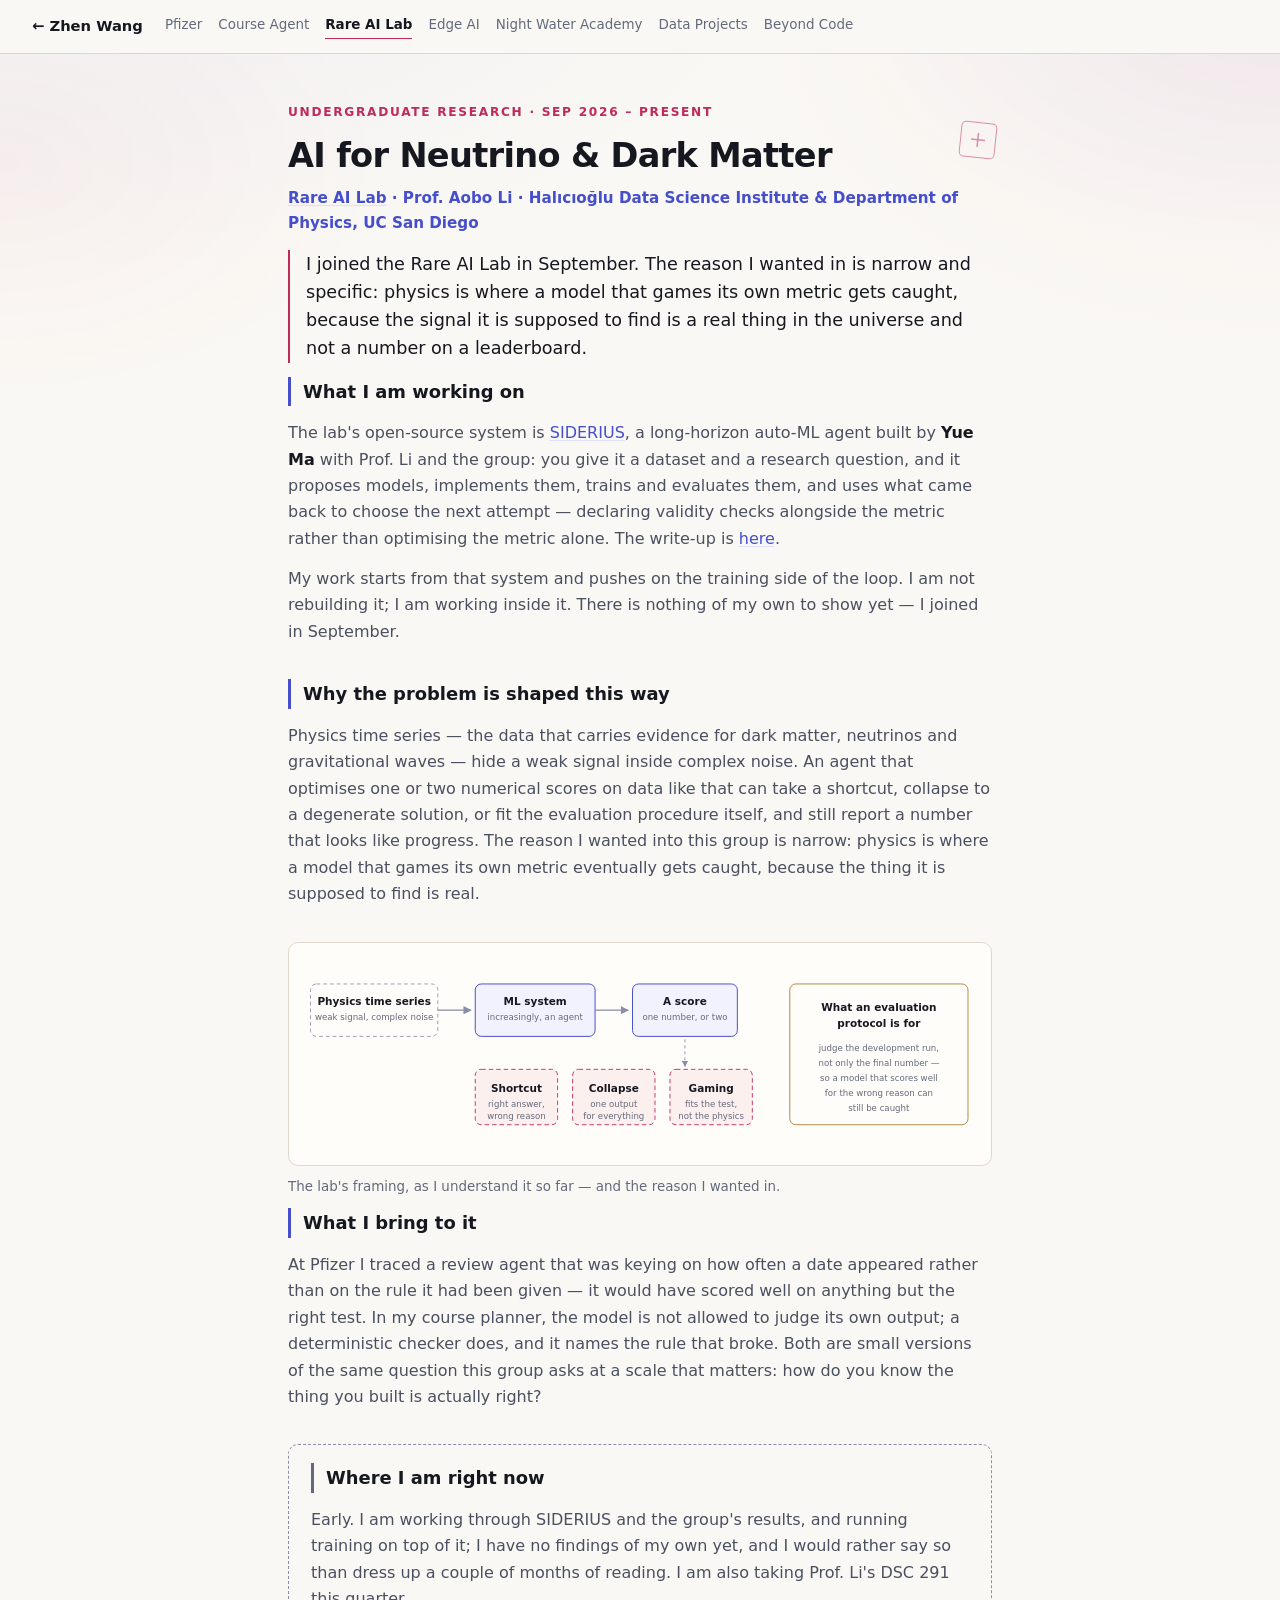
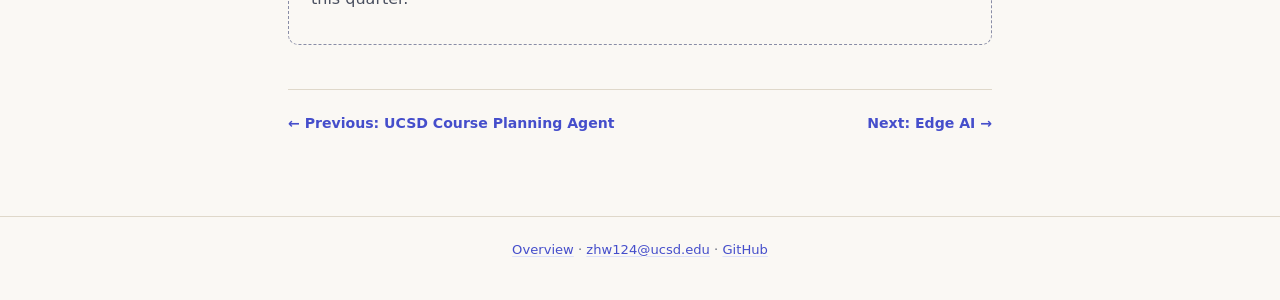
==== aobo-lab.html @ ed22e701 "Open the page with the introduction, the way a homepage should About goes back to the top of the col" ====
<!DOCTYPE html>
<html lang="en">
<head>
<meta charset="UTF-8">
<meta name="viewport" content="width=device-width, initial-scale=1.0">
<title>Rare AI Lab — AI for Neutrino &amp; Dark Matter | Zhen Wang</title>
<meta name="description" content="Undergraduate researcher in the Rare AI Lab (Prof. Aobo Li, HDSI &amp; Physics, UC San Diego) — machine learning for physics time series and rare-event searches.">
<link rel="stylesheet" href="style.css?v=b577db7f">
</head>
<body class="detail" data-ink="star">

<header class="topbar">
    <a class="home-link" href="index.html"><span aria-hidden="true">←</span> Zhen Wang</a>
    <nav class="topnav" aria-label="Project pages">
        <a href="pfizer.html">Pfizer</a>
        <a href="course-planner.html">Course Agent</a>
        <a href="aobo-lab.html" aria-current="page">Rare AI Lab</a>
        <a href="edge-ai.html">Edge AI</a>
        <a href="night-water-academy.html">Night Water Academy</a>
        <a href="data-projects.html">Data Projects</a>
        <a href="beyond-code.html">Beyond Code</a>
    </nav>
</header>

<main class="page">
<article>

    <p class="eyebrow">Undergraduate research · Sep 2026 – present</p>
    <h1>AI for Neutrino &amp; Dark Matter</h1>
    <p class="role"><a href="https://aobol.github.io/AoboLi/">Rare AI Lab</a> · Prof. Aobo Li · Halıcıoğlu Data Science Institute &amp; Department of Physics, UC San Diego</p>

    <p class="lede">
        I joined the Rare AI Lab in September. The reason I wanted in is narrow and specific: physics is
        where a model that games its own metric gets caught, because the signal it is supposed to find is
        a real thing in the universe and not a number on a leaderboard.
    </p>

    <section>
        <h2>What I am working on</h2>
        <p>
            The lab's open-source system is <a href="https://github.com/yuema137/SIDERIUS">SIDERIUS</a>, a
            long-horizon auto-ML agent built by <strong>Yue Ma</strong> with Prof. Li and the group: you give
            it a dataset and a research question, and it proposes models, implements them, trains and
            evaluates them, and uses what came back to choose the next attempt — declaring validity checks
            alongside the metric rather than optimising the metric alone. The write-up is
            <a href="https://zenodo.org/records/23071121">here</a>.
        </p>
        <p>
            My work starts from that system and pushes on the training side of the loop. I am not rebuilding
            it; I am working inside it. There is nothing of my own to show yet — I joined in September.
        </p>
    </section>

    <section>
        <h2>Why the problem is shaped this way</h2>
        <p>
            Physics time series — the data that carries evidence for dark matter, neutrinos and gravitational
            waves — hide a weak signal inside complex noise. An agent that optimises one or two numerical
            scores on data like that can take a shortcut, collapse to a degenerate solution, or fit the
            evaluation procedure itself, and still report a number that looks like progress. The reason I
            wanted into this group is narrow: physics is where a model that games its own metric eventually
            gets caught, because the thing it is supposed to find is real.
        </p>
    </section>

    <figure class="diagram">
        <div class="diagram-scroll">
            <svg viewBox="0 0 900 260" role="img" aria-labelledby="rare-t rare-d" xmlns="http://www.w3.org/2000/svg">
                <title id="rare-t">Why a score is not enough in physics</title>
                <desc id="rare-d">A physics time series goes into a model, which produces a score. Optimising the score alone admits three failure modes — taking a shortcut, collapsing to a degenerate solution, and gaming the evaluation — each of which can produce a high score and a scientifically invalid model. An evaluation protocol sits across all three.</desc>
                <defs><marker id="ah" viewBox="0 0 8 8" refX="7" refY="4" markerWidth="7" markerHeight="7" orient="auto-start-reverse"><path d="M0 0 L8 4 L0 8 z" class="d-head"/></marker></defs>
                <g class="d-io">
                    <rect x="10" y="36" width="170" height="70" rx="8"/>
                    <text x="95" y="64">Physics time series</text>
                    <text class="d-sub" x="95" y="84">weak signal, complex noise</text>
                </g>
                <g class="d-stage">
                    <rect x="230" y="36" width="160" height="70" rx="8"/>
                    <text x="310" y="64">ML system</text>
                    <text class="d-sub" x="310" y="84">increasingly, an agent</text>
                    <rect x="440" y="36" width="140" height="70" rx="8"/>
                    <text x="510" y="64">A score</text>
                    <text class="d-sub" x="510" y="84">one number, or two</text>
                </g>
                <g class="d-arrow">
                    <path marker-end="url(#ah)" d="M180 71 L224 71"/>
                    <path marker-end="url(#ah)" d="M390 71 L434 71"/>
                </g>
                <g class="d-agent">
                    <rect x="230" y="150" width="110" height="74" rx="8"/>
                    <text x="285" y="180">Shortcut</text>
                    <text class="d-sub" x="285" y="200">right answer,</text>
                    <text class="d-sub" x="285" y="216">wrong reason</text>
                    <rect x="360" y="150" width="110" height="74" rx="8"/>
                    <text x="415" y="180">Collapse</text>
                    <text class="d-sub" x="415" y="200">one output</text>
                    <text class="d-sub" x="415" y="216">for everything</text>
                    <rect x="490" y="150" width="110" height="74" rx="8"/>
                    <text x="545" y="180">Gaming</text>
                    <text class="d-sub" x="545" y="200">fits the test,</text>
                    <text class="d-sub" x="545" y="216">not the physics</text>
                </g>
                <g class="d-arrow d-dash">
                    <path marker-end="url(#ah)" d="M510 110 L510 146"/>
                </g>
                <g class="d-note">
                    <rect x="650" y="36" width="238" height="188" rx="8"/>
                    <text x="769" y="72">What an evaluation</text>
                    <text x="769" y="94">protocol is for</text>
                    <text class="d-sub" x="769" y="126">judge the development run,</text>
                    <text class="d-sub" x="769" y="146">not only the final number —</text>
                    <text class="d-sub" x="769" y="166">so a model that scores well</text>
                    <text class="d-sub" x="769" y="186">for the wrong reason can</text>
                    <text class="d-sub" x="769" y="206">still be caught</text>
                </g>
            </svg>
        </div>
        <figcaption>The lab's framing, as I understand it so far — and the reason I wanted in.</figcaption>
    </figure>

    <section>
        <h2>What I bring to it</h2>
        <p>
            At Pfizer I traced a review agent that was keying on how often a date appeared rather than on
            the rule it had been given — it would have scored well on anything but the right test. In my
            course planner, the model is not allowed to judge its own output; a deterministic checker
            does, and it names the rule that broke. Both are small versions of the same question this
            group asks at a scale that matters: how do you know the thing you built is actually right?
        </p>
    </section>

    <section class="limits">
        <h2>Where I am right now</h2>
        <p>
            Early. I am working through SIDERIUS and the group's results, and running training on top of
            it; I have no findings of my own yet, and I would rather say so than dress up a couple of months of
            reading. I am also taking Prof. Li's DSC 291 this quarter.
        </p>
    </section>

</article>

<nav class="pager" aria-label="More pages">
    <a class="pager-prev" href="course-planner.html"><span aria-hidden="true">←</span> Previous: UCSD Course Planning Agent</a>
    <a class="pager-next" href="edge-ai.html">Next: Edge AI <span aria-hidden="true">→</span></a>
</nav>
</main>

<footer class="sitefoot">
    <a href="index.html">Overview</a> ·
    <a href="mailto:zhw124@ucsd.edu">zhw124@ucsd.edu</a> ·
    <a href="https://github.com/zhenzhenfufu">GitHub</a>
</footer>

<script src="app.js?v=b577db7f" defer></script>
</body>
</html>
---- style.css ----
/* ---------------------------------------------------------------------------
   Zhen Wang — personal site
   One stylesheet for the overview page and every detail page.

   Palette: "Doujin Ink" — warm press paper, blue-black ink, a periwinkle /
   sakura accent pair. The ACG register lives in exactly two places: the hue
   pair and the warmth of the paper. The warm half is rationed — identity line,
   section-rule segment, eyebrow, selection — and never touches body text, so
   the page reads as print-sober to a physics PI and still looks like it was
   made by someone with taste rather than a Bootstrap default.
   Every text pair below is >= 4.5:1 in both themes.
--------------------------------------------------------------------------- */

:root {
    color-scheme: light dark;

    /* paper & ink */
    --page-bg:      #faf8f4;   /* warm press paper — 2.4% warm shift, not sepia */
    --card-bg:      #fffdf9;   /* cards lift OFF the paper instead of sinking into gray */
    --card-bg-alt:  #f1f2fe;   /* cool tint: lead card, hovered card */
    --ink:          #16181f;   /* blue-black: headings, titles, strong (16.7:1) */
    --ink-soft:     #4a5060;   /* body copy (7.6:1) */
    --muted:        #646a7b;   /* dates, captions, stack lines (5.1:1) */
    --line:         #dfd8ca;   /* warm hairline, decorative only */
    --bar:          #898da6;   /* resting card bar */

    /* signature cool — links, orgs, structure */
    --iris:         #454ecb;   /* 6.2:1 on paper, 6.5:1 on card */
    --iris-deep:    #3b43b8;   /* hover / text on a cool tint */
    --iris-hi:      #5b6cf0;   /* NON-TEXT only: rings, strokes, glow */
    --iris-line:    #dce0fa;

    /* signature warm — rationed */
    --sakura:       #c0295a;   /* 5.3:1 on paper: eyebrow, identity line, rule segment */
    --sakura-soft:  #fbe3e9;

    /* support — one hue, one job */
    --brass:        #8a6a24;
    --brass-line:   #ad8134;

    --code-bg:      #f1eee6;
    --sakura-wash:  rgba(192, 41, 90, 0.06);
    --brass-wash:   rgba(173, 129, 52, 0.07);
    --ink-wash-a:   rgba(87, 68, 207, 0.05);
    --ink-wash-b:   rgba(192, 41, 90, 0.04);

    /* status + validator-widget surfaces */
    --on-accent:    #ffffff;
    --ok:           #0a6e52;
    --ok-soft:      #e2f4ec;
    --bad:          #bc1138;
    --bad-soft:     #fce4eb;
    --pv-surf:      #f4f2ea;
    --pv-log:       #efece3;
    --pv-chip:      #e8e5db;
    --pv-line:      #737c9e;
    --fx-cool-rgb:  69, 78, 203;
    --fx-warm-rgb:  192, 41, 90;

    --radius: 10px;
    --sidebar-w: 320px;
}

@media (prefers-color-scheme: dark) {
    :root {
        --page-bg:      #121521;   /* blue-violet night, not neutral black */
        --card-bg:      #1a1e2c;
        --card-bg-alt:  #1e2440;
        --ink:          #edeff7;
        --ink-soft:     #a9b2c8;
        --muted:        #8a93aa;
        --line:         #2c3242;
        --bar:          #636c8c;

        --iris:         #9fb1ff;
        --iris-deep:    #b8c4ff;
        --iris-hi:      #b8c4ff;
        --iris-line:    #2a3356;

        --sakura:       #e98ea8;   /* chroma pulled, hue kept — full sakura on navy reads as stream overlay */
        --sakura-soft:  #2e1e29;

        --brass:        #e2b974;
        --brass-line:   #c9a05c;

        --code-bg:      #1f2433;
        --sakura-wash:  rgba(233, 142, 168, 0.09);
        --brass-wash:   rgba(226, 185, 116, 0.08);
        --ink-wash-a:   rgba(159, 177, 255, 0.07);
        --ink-wash-b:   rgba(233, 142, 168, 0.05);

        --on-accent:    #121521;
        --ok:           #4fdcae;
        --ok-soft:      #10261d;
        --bad:          #ff8097;
        --bad-soft:     #2c1620;
        --pv-surf:      #171b28;
        --pv-log:       #11141e;
        --pv-chip:      #222838;
        --pv-line:      #656f99;
        --fx-cool-rgb:  159, 177, 255;
        --fx-warm-rgb:  233, 142, 168;
    }
}

* { box-sizing: border-box; }

html {
    scroll-behavior: smooth;
    -webkit-text-size-adjust: 100%;
}

body {
    margin: 0;
    display: flex;
    font-family: 'Hiragino Sans', 'Segoe UI', system-ui, -apple-system, sans-serif;
    font-size: 16px;
    line-height: 1.65;
    color: var(--ink-soft);
    background-color: var(--page-bg);
    /* two static low-alpha washes: paint only, no image, no request */
    background-image:
        radial-gradient(1100px 620px at 10% -12%, rgba(var(--fx-cool-rgb), 0.055), transparent 62%),
        radial-gradient(820px 520px at 100% 2%, rgba(var(--fx-warm-rgb), 0.038), transparent 64%);
    background-repeat: no-repeat;
    background-attachment: fixed;
}

::selection { background: var(--iris-line); color: var(--ink); }

a { color: var(--iris); text-decoration-thickness: 1px; text-underline-offset: 2px; }
a:hover { color: var(--sakura); }

:focus-visible { outline: 2px solid var(--iris); outline-offset: 3px; border-radius: 3px; }

/* --- sidebar (overview page) -------------------------------------------- */

.sidebar {
    width: var(--sidebar-w);
    height: 100vh;
    position: sticky;
    top: 0;
    flex: none;
    padding: 56px 38px;
    border-right: 1px solid var(--line);
    overflow-y: auto;
}

.profile-img {
    width: 148px;
    height: 148px;
    border-radius: 12px;
    object-fit: cover;
    margin-bottom: 22px;
    border: 1px solid var(--iris-line);
    box-shadow: 0 6px 22px -14px rgba(var(--fx-cool-rgb), 0.55);
}

.sidebar h1 {
    margin: 0;
    font-size: 1.65rem;
    line-height: 1.15;
    font-weight: 700;
    letter-spacing: -0.01em;
    color: var(--ink);
}

.sidebar-info {
    margin-top: 14px;
    padding-bottom: 18px;
    font-size: 0.88rem;
    color: var(--muted);
    border-bottom: 1px solid var(--line);
}

.major-highlight {
    display: block;
    margin-top: 5px;
    font-weight: 700;
    font-size: 0.98rem;
    color: var(--sakura);   /* the one identity line gets the warm accent */
}

.sidebar-links { margin-top: 22px; display: flex; flex-direction: column; gap: 13px; }

.sidebar-link {
    width: fit-content;
    font-size: 0.88rem;
    color: var(--ink-soft);
    text-decoration: none;
    border-bottom: 1px solid transparent;
    transition: color 0.16s ease, border-color 0.16s ease;
}
.sidebar-link:hover, .sidebar-link:focus-visible { color: var(--iris); border-bottom-color: var(--iris-line); }

.sidebar-focus {
    margin-top: 26px;
    padding: 2px 0 2px 12px;
    border-left: 2px solid var(--brass-line);
    font-size: 0.84rem;
    line-height: 1.55;
    color: var(--ink-soft);
}

/* --- main column -------------------------------------------------------- */

.main { flex: 1; min-width: 0; padding: 56px 72px 90px; max-width: 980px; }

section { margin-bottom: 46px; }

h2 {
    position: relative;
    margin: 0 0 24px;
    padding-bottom: 9px;
    font-size: 0.82rem;
    font-weight: 700;
    letter-spacing: 0.16em;
    text-transform: uppercase;
    color: var(--ink);
}
/* a colophon bar, not a gradient wash: hard stops, cool then warm then hairline */
h2::after {
    content: "";
    position: absolute;
    inset: auto 0 0 0;
    height: 2px;
    background: linear-gradient(90deg,
        var(--iris) 0, var(--iris) 2.25rem,
        var(--sakura) 2.25rem, var(--sakura) 3.25rem,
        var(--line) 3.25rem, var(--line) 100%);
}

.intro { font-size: 1.04rem; margin: 0 0 16px; }
.intro strong { color: var(--ink); }
.intro-aside { font-size: 0.92rem; color: var(--muted); margin: 0; }

/* --- "Now" list --------------------------------------------------------- */

.now-list { list-style: none; margin: 0; padding: 0; }
.now-list li { position: relative; padding-left: 18px; margin-bottom: 11px; font-size: 0.95rem; }
.now-list li::before {
    content: "";
    position: absolute;
    left: 0; top: 0.66em;
    width: 7px; height: 7px;
    border-radius: 50%;
    background: var(--sakura);
}
.now-when {
    display: inline-block;
    min-width: 108px;
    margin-right: 6px;
    font-size: 0.78rem;
    font-weight: 700;
    letter-spacing: 0.04em;
    text-transform: uppercase;
    color: var(--muted);
}

/* --- overview cards ----------------------------------------------------- */

.card-grid { display: grid; grid-template-columns: repeat(2, minmax(0, 1fr)); gap: 16px; }

.card {
    position: relative;
    display: block;
    overflow: hidden;
    padding: 20px 22px;
    border: 1px solid var(--line);
    border-left: 3px solid var(--bar);
    border-radius: var(--radius);
    background: var(--card-bg);
    color: inherit;
    text-decoration: none;
    transition: border-left-color 0.18s ease, border-color 0.18s ease,
                background-color 0.18s ease, transform 0.18s ease;
}
.card:hover, .card:focus-visible {
    transform: translateY(-2px);
    border-left-color: var(--iris);
    border-color: var(--iris-line);
    background-color: var(--card-bg-alt);
}
.card-lead { grid-column: 1 / -1; border-left-color: var(--iris); }

.card-head { display: flex; justify-content: space-between; align-items: baseline; gap: 14px; flex-wrap: wrap; }
.card-title { font-size: 1.08rem; font-weight: 700; color: var(--ink); }
.card-date { font-size: 0.8rem; color: var(--muted); white-space: nowrap; }
.card-org { display: block; margin: 3px 0 0; font-size: 0.88rem; font-weight: 600; color: var(--iris); }
.card-line { margin: 10px 0 0; font-size: 0.92rem; }
.card-line strong { color: var(--ink); }
.card-more { display: inline-block; margin-top: 12px; font-size: 0.82rem; font-weight: 700; color: var(--iris); }
.card:hover .card-more, .card:focus-visible .card-more { color: var(--iris-deep); }

/* --- skills ------------------------------------------------------------- */

.skills-grid { display: grid; grid-template-columns: 136px 1fr; gap: 12px 16px; font-size: 0.9rem; }
.skills-label { font-weight: 700; color: var(--ink); }

/* --- detail pages ------------------------------------------------------- */

body.detail { display: block; }

.topbar {
    position: sticky;
    top: 0;
    z-index: 5;
    display: flex;
    align-items: center;
    gap: 22px;
    flex-wrap: wrap;
    padding: 14px 32px;
    border-bottom: 1px solid var(--line);
    background: var(--page-bg);
}

.home-link { font-weight: 700; font-size: 0.92rem; color: var(--ink); text-decoration: none; }
.home-link:hover { color: var(--iris); }

.topnav { display: flex; gap: 16px; flex-wrap: wrap; font-size: 0.84rem; }
.topnav a { color: var(--muted); text-decoration: none; padding-bottom: 2px; border-bottom: 1px solid transparent; }
.topnav a:hover { color: var(--iris); border-bottom-color: var(--iris-line); }
.topnav a[aria-current="page"] { color: var(--ink); border-bottom-color: var(--sakura); font-weight: 600; }

.page { max-width: 760px; margin: 0 auto; padding: 48px 28px 80px; }

.eyebrow {
    margin: 0 0 8px;
    font-size: 0.76rem;
    font-weight: 700;
    letter-spacing: 0.14em;
    text-transform: uppercase;
    color: var(--sakura);
}

.page h1 { margin: 0 0 10px; font-size: 2.1rem; line-height: 1.18; letter-spacing: -0.02em; color: var(--ink); }

.role { margin: 0 0 22px; font-size: 0.95rem; font-weight: 600; color: var(--iris); }

.lede {
    margin: 0 0 28px;
    padding-left: 16px;
    border-left: 2px solid var(--sakura);
    font-size: 1.1rem;
    line-height: 1.6;
    color: var(--ink);
}

.factbar {
    display: grid;
    grid-template-columns: repeat(auto-fit, minmax(150px, 1fr));
    gap: 1px;
    margin: 0 0 34px;
    padding: 0;
    background: var(--line);
    border: 1px solid var(--line);
    border-radius: var(--radius);
    overflow: hidden;
}
.factbar > div { background: var(--card-bg); padding: 13px 16px; }
.factbar dt {
    font-size: 0.72rem;
    font-weight: 700;
    letter-spacing: 0.1em;
    text-transform: uppercase;
    color: var(--muted);
}
.factbar dd { margin: 3px 0 0; font-size: 0.9rem; font-weight: 600; color: var(--ink); }

.page section { margin-bottom: 34px; }
.page h2 {
    margin-bottom: 14px;
    padding: 0 0 0 12px;
    border-left: 3px solid var(--iris);
    font-size: 1.12rem;
    letter-spacing: 0;
    text-transform: none;
}
.page h2::after { display: none; }
.page p { margin: 0 0 14px; }
.page ul { margin: 0; padding-left: 20px; }
.page li { margin-bottom: 10px; }
.page li strong, .page p strong { color: var(--ink); }

code {
    font-family: ui-monospace, SFMono-Regular, Menlo, monospace;
    font-size: 0.88em;
    padding: 1px 5px;
    border-radius: 4px;
    background: var(--code-bg);
    color: var(--ink);
}

.limits {
    padding: 18px 22px;
    border: 1px dashed var(--bar);
    border-radius: var(--radius);
}
.limits h2 { border-left-color: var(--muted); }

.stack-line {
    margin-top: 26px;
    padding-top: 16px;
    border-top: 1px solid var(--line);
    font-size: 0.82rem;
    font-style: italic;
    color: var(--muted);
}

.pager {
    display: flex;
    justify-content: space-between;
    gap: 16px;
    flex-wrap: wrap;
    margin-top: 44px;
    padding-top: 22px;
    border-top: 1px solid var(--line);
    font-size: 0.88rem;
    font-weight: 600;
}
.pager a { text-decoration: none; }
.pager a:hover { text-decoration: underline; }
.pager-next { margin-left: auto; text-align: right; }

.sitefoot {
    padding: 22px 32px 40px;
    border-top: 1px solid var(--line);
    text-align: center;
    font-size: 0.82rem;
    color: var(--muted);
}

/* --- progressive enhancement (app.js) ----------------------------------- */

.reveal { opacity: 0; transform: translateY(10px); }
.reveal.is-in { opacity: 1; transform: none; transition: opacity 0.45s ease, transform 0.45s ease; }

/* --- responsive --------------------------------------------------------- */

@media (max-width: 900px) {
    body { flex-direction: column; background-attachment: scroll; }
    .sidebar {
        width: 100%;
        height: auto;
        position: static;
        padding: 34px 24px 26px;
        border-right: none;
        border-bottom: 1px solid var(--line);
    }
    .profile-img { width: 104px; height: 104px; }
    .main { padding: 34px 24px 70px; max-width: 100%; }
    .card-grid { grid-template-columns: 1fr; }
    .skills-grid { grid-template-columns: 1fr; gap: 2px 0; }
    .skills-label { margin-top: 12px; }
    .page { padding: 32px 20px 64px; }
    .page h1 { font-size: 1.7rem; }
    .lede { font-size: 1.02rem; }
    .topbar { padding: 12px 20px; gap: 12px; }
    .now-when { display: block; min-width: 0; margin-bottom: 1px; }
}

@media (prefers-reduced-motion: reduce) {
    html { scroll-behavior: auto; }
    *, *::before, *::after {
        animation-duration: 0.001ms !important;
        animation-iteration-count: 1 !important;
        transition-duration: 0.001ms !important;
    }
    .reveal { opacity: 1; transform: none; }
}

/* --- in-page section nav (overview sidebar) ------------------------------ */

.sidebar-sections {
    display: flex;
    flex-direction: column;
    gap: 7px;
    margin-top: 24px;
    padding-top: 18px;
    border-top: 1px solid var(--line);
    font-size: 0.82rem;
}
.sidebar-sections a {
    width: fit-content;
    padding-left: 10px;
    border-left: 2px solid transparent;
    color: var(--muted);
    text-decoration: none;
    transition: color 0.16s ease, border-color 0.16s ease;
}
.sidebar-sections a:hover { color: var(--iris); }
.sidebar-sections a.is-current {
    color: var(--ink);
    font-weight: 600;
    border-left-color: var(--sakura);
}

@media (max-width: 900px) {
    .sidebar-sections { flex-direction: row; flex-wrap: wrap; gap: 10px 16px; }
    .sidebar-sections a { padding-left: 0; border-left: none; }
    .sidebar-sections a.is-current { border-bottom: 2px solid var(--sakura); }
}

/* --- prerequisite graph widget ------------------------------------------ */

.graph-intro { font-size: 0.95rem; margin: 0 0 16px; }
.graph-intro strong { color: var(--ink); }

.dag-wrap { margin: 0; }

.dag-scroll {
    overflow-x: auto;
    padding: 10px 12px;
    border: 1px solid var(--line);
    border-radius: var(--radius);
    background: var(--card-bg);
}

#dag { display: block; width: 100%; min-width: 720px; height: auto; }

.dag-edge {
    fill: none;
    stroke: var(--bar);
    stroke-width: 1.1;
    opacity: 0.55;
    transition: stroke 0.15s ease, opacity 0.15s ease, stroke-width 0.15s ease;
}
.dag-edge.is-on { stroke: var(--iris); stroke-width: 1.9; opacity: 1; }

.dag-node { cursor: pointer; transition: opacity 0.15s ease; }
.dag-node rect {
    fill: var(--card-bg);
    stroke: var(--bar);
    stroke-width: 1;
    transition: fill 0.15s ease, stroke 0.15s ease;
}
.dag-node text {
    font-family: inherit;
    font-size: 12px;
    font-weight: 600;
    fill: var(--ink-soft);
    pointer-events: none;
}
.dag-node:focus-visible { outline: none; }
.dag-node:focus-visible rect { stroke: var(--iris); stroke-width: 2.2; }

#dag.is-active .dag-node { opacity: 0.3; }
#dag.is-active .dag-edge { opacity: 0.12; }
#dag.is-active .dag-edge.is-on { opacity: 1; }
#dag .dag-node.is-anc, #dag .dag-node.is-target { opacity: 1; }

.dag-node.is-anc rect { fill: var(--card-bg-alt); stroke: var(--iris); }
.dag-node.is-anc text { fill: var(--ink); }
.dag-node.is-target rect { fill: var(--iris); stroke: var(--iris); }
.dag-node.is-target text { fill: var(--page-bg); }

.dag-wrap figcaption {
    display: flex;
    justify-content: space-between;
    align-items: baseline;
    gap: 16px;
    flex-wrap: wrap;
    margin-top: 10px;
    font-size: 0.84rem;
    color: var(--muted);
}
.dag-readout strong { color: var(--ink); font-weight: 600; }
.dag-link { font-weight: 600; text-decoration: none; white-space: nowrap; }
.dag-link:hover { text-decoration: underline; }

@media (max-width: 900px) {
    .dag-scroll { padding: 8px; }
    .dag-wrap figcaption { font-size: 0.8rem; }
}

/* --- evaluation table (course planner page) ----------------------------- */

.table-wrap { overflow-x: auto; margin: 0 0 16px; }

.evaltable {
    width: 100%;
    min-width: 520px;
    border-collapse: collapse;
    font-size: 0.88rem;
}
.evaltable caption {
    caption-side: bottom;
    margin-top: 10px;
    font-size: 0.8rem;
    line-height: 1.5;
    color: var(--muted);
    text-align: left;
}
.evaltable th, .evaltable td {
    padding: 9px 12px;
    border-bottom: 1px solid var(--line);
    text-align: left;
    vertical-align: top;
}
.evaltable thead th {
    font-size: 0.76rem;
    letter-spacing: 0.08em;
    text-transform: uppercase;
    color: var(--muted);
    border-bottom-color: var(--bar);
}
.evaltable tbody th { font-weight: 600; color: var(--ink-soft); }
.evaltable td { color: var(--ink-soft); }
.evaltable td strong { color: var(--ink); }
.evaltable tbody tr:last-child th, .evaltable tbody tr:last-child td { border-bottom: none; }

/* --- motion details ------------------------------------------------------ */

/* the colophon bar under each heading draws itself in as the section arrives */
.reveal h2::after { transform: scaleX(0); transform-origin: left center; }
.reveal.is-in h2::after { transform: scaleX(1); transition: transform 0.5s ease 0.06s; }

/* links read as links at rest, and commit on hover */
a { text-decoration-color: var(--iris-line); }
a:hover { text-decoration-color: currentColor; }

/* below 900px the sidebar scrolls away, so there is no other way back up */
.to-top {
    position: fixed;
    right: 16px;
    bottom: 16px;
    z-index: 10;
    display: none;
    width: 40px;
    height: 40px;
    padding: 0;
    border: 1px solid var(--line);
    border-radius: 50%;
    background: var(--card-bg);
    color: var(--iris);
    font-size: 1rem;
    line-height: 1;
    cursor: pointer;
    opacity: 0;
    transform: translateY(6px);
    transition: opacity 0.2s ease, transform 0.2s ease;
}
.to-top.is-shown { opacity: 1; transform: none; }

@media (max-width: 900px) {
    .to-top { display: block; }
}


/* --- plan validator widget (course planner page) -------------------------
   Ported from the build the design pass produced. Its course data, unit rules
   and error strings were checked against the planner source: same 12 courses,
   same groups, same 12/19/22 unit rules, and the one-shot plan reproduces the
   real validator's five errors word for word. */

.pv {
    position: relative; overflow: hidden; margin: 22px 0 4px;
    padding: 16px 18px 14px; border: 1px solid var(--line);
    border-radius: 8px; background: var(--pv-surf); color: var(--ink);
}
.pv::before {
    content: ""; position: absolute; left: 0; top: 0; bottom: 0; width: 3px;
    background: linear-gradient(180deg, var(--iris), var(--sakura));
}
.pv::after {
    content: ""; position: absolute; right: -30px; top: -56px; width: 190px; height: 170px;
    background: repeating-linear-gradient(118deg, var(--iris) 0 1px, transparent 1px 10px);
    opacity: 0.16; pointer-events: none;
}
.pv > * { position: relative; z-index: 1; }
.pv-mono { font-family: ui-monospace, SFMono-Regular, Menlo, Consolas, monospace; }
.pv-eyebrow {
    margin: 0; font: 600 0.68rem/1.4 ui-monospace, SFMono-Regular, Menlo, Consolas, monospace;
    letter-spacing: 0.14em; text-transform: uppercase; color: var(--iris);
}
.pv-title { margin: 6px 0; font-size: 1rem; font-weight: 700; letter-spacing: -0.01em; }
.pv-sub { margin: 0; max-width: 64ch; font-size: 0.84rem; line-height: 1.55; color: var(--ink-soft); }

.pv-ctl { display: flex; flex-wrap: wrap; gap: 8px; margin: 14px 0 12px; }
.pv-btn {
    font: 600 0.78rem/1 inherit; font-family: inherit; padding: 9px 13px; cursor: pointer;
    border: 1px solid var(--iris); border-radius: 6px;
    background: var(--iris); color: var(--on-accent);
    transition: transform 0.14s ease, background-color 0.14s ease;
}
.pv-btn-ghost { background: transparent; color: var(--iris); }
.pv-btn:hover { transform: translateY(-1px); }
.pv-btn-ghost:hover { background: var(--card-bg-alt); }

.pv-grid { display: grid; grid-template-columns: repeat(4, 1fr); gap: 8px; margin: 0; padding: 0; list-style: none; }
.pv-term { margin: 0; }
.pv-th {
    display: flex; align-items: baseline; gap: 5px; margin: 0 0 5px;
    font: 600 0.66rem/1.3 ui-monospace, SFMono-Regular, Menlo, Consolas, monospace;
    letter-spacing: 0.09em; text-transform: uppercase; color: var(--muted);
}
.pv-q { color: var(--iris); font-weight: 700; }
.pv-u { margin-left: auto; text-transform: none; font-variant-numeric: tabular-nums; }
.pv-term.over .pv-u { color: var(--bad); font-weight: 700; }

.pv-slot {
    display: flex; flex-wrap: wrap; align-content: flex-start; gap: 5px;
    min-height: 108px; padding: 7px; border: 1px dashed var(--pv-line);
    border-radius: 7px; transition: border-color 0.16s ease, background-color 0.16s ease;
}
.pv-term.ok  .pv-slot { border-style: solid; border-color: var(--ok);  background: var(--ok-soft); }
.pv-term.bad .pv-slot { border-style: solid; border-color: var(--bad); background: var(--bad-soft); }

.pv-c {
    display: inline-flex; align-items: center; gap: 3px;
    font: 600 0.72rem/1 ui-monospace, SFMono-Regular, Menlo, Consolas, monospace;
    padding: 6px 7px; border: 1px solid var(--line); border-radius: 5px;
    background: var(--pv-chip); color: var(--ink); white-space: nowrap;
}
.pv-c i { font-style: normal; font-size: 0.62rem; color: var(--muted); }
button.pv-c { cursor: pointer; }
button.pv-c:hover { border-color: var(--iris); color: var(--iris); }
.pv-c.flag { border-color: var(--bad); color: var(--bad); }
.pv-c.flag i { color: var(--bad); }

.pv-out { margin-top: 12px; }
.pv-verdict {
    margin: 0; padding: 8px 10px; border-radius: 6px 6px 0 0;
    font: 700 0.78rem/1.3 ui-monospace, SFMono-Regular, Menlo, Consolas, monospace;
    letter-spacing: 0.03em;
    background: var(--pv-chip); color: var(--ink-soft);
    border: 1px solid var(--line); border-bottom: 0;
}
.pv-pass { background: var(--ok-soft);  color: var(--ok);  border-color: var(--ok); }
.pv-fail { background: var(--bad-soft); color: var(--bad); border-color: var(--bad); }
.pv-log {
    margin: 0; padding: 9px 12px; list-style: none; border-radius: 0 0 6px 6px;
    background: var(--pv-log); border: 1px solid var(--line); border-top: 0;
    font: 0.74rem/1.6 ui-monospace, SFMono-Regular, Menlo, Consolas, monospace;
    color: var(--ink-soft);
}
.pv-log li { margin: 0 0 3px; overflow-wrap: break-word; }
.pv-log li:last-child { margin-bottom: 0; }
.pv-log b { color: var(--ink); font-weight: 700; }
.pv-log .e { color: var(--bad); font-weight: 700; }
.pv-log .g { color: var(--ok); font-weight: 700; }
.pv-log .w { color: var(--brass); font-weight: 700; }
.pv-log .i { color: var(--iris); font-weight: 700; }
.pv-foot { margin: 11px 0 0; font-size: 0.76rem; line-height: 1.55; color: var(--muted); }
.pv-foot b { color: var(--ink); }

@media (max-width: 860px) { .pv-grid { grid-template-columns: repeat(2, 1fr); } }
@media (max-width: 560px) {
    .pv { padding: 14px 14px 12px; }
    .pv-grid { grid-template-columns: 1fr; gap: 7px; }
    .pv-slot { min-height: 0; }
    .pv-title { font-size: 0.95rem; }
    .pv::after { display: none; }
    .pv-ctl { display: grid; grid-template-columns: 1fr 1fr; }
    .pv-ctl .pv-btn-ghost { grid-column: 1 / -1; }
    .pv-btn { padding: 9px 6px; }
}

@media (prefers-reduced-motion: no-preference) {
    .pv-c.in { animation: pv-in 0.17s cubic-bezier(.2,.8,.25,1) both; }
    @keyframes pv-in { from { opacity: 0; transform: scale(.9); } to { opacity: 1; transform: none; } }
}
@media (prefers-reduced-motion: reduce) {
    html { scroll-behavior: auto; }
    .entry, .sidebar-link, .sidebar-link::before, .pv-btn, .pv-slot, a { transition-duration: 1ms; }
    .pv-btn:hover { transform: none; }
}
@media (forced-colors: active) {
    body { background-image: none; }
    h2::after { background: CanvasText; }
    .entry { border-left-color: CanvasText; }
    .pv::after { display: none; }
    :focus-visible { outline-color: Highlight; }
}

/* completed-courses strip inside the validator widget */
.pv-done-label {
    margin: 14px 0 6px;
    font-size: 0.72rem;
    font-weight: 700;
    letter-spacing: 0.1em;
    text-transform: uppercase;
    color: var(--muted);
}
.pv-done { display: flex; flex-wrap: wrap; gap: 6px; }
.pv-c-done { opacity: 0.72; border-style: dashed; }

/* --- diagrams ------------------------------------------------------------ */

.diagram { margin: 0 0 10px; }

.diagram-scroll {
    overflow-x: auto;
    padding: 14px;
    border: 1px solid var(--line);
    border-radius: var(--radius);
    background: var(--card-bg);
}
.diagram svg { display: block; width: 100%; min-width: 660px; height: auto; }

.diagram text {
    font-family: inherit;
    font-size: 14px;
    font-weight: 700;
    fill: var(--ink);
    text-anchor: middle;
}
.diagram .d-sub { font-size: 11.5px; font-weight: 400; fill: var(--muted); }
.diagram .d-center { text-anchor: middle; }

.d-stage rect { fill: var(--card-bg-alt); stroke: var(--iris); stroke-width: 1.3; }
.d-io rect { fill: none; stroke: var(--bar); stroke-width: 1.1; stroke-dasharray: 5 4; }
.d-agent rect { fill: var(--sakura-wash); stroke: var(--sakura); stroke-width: 1.2; stroke-dasharray: 6 4; }
.d-note rect { fill: none; stroke: var(--brass-line); stroke-width: 1.2; }
.d-arrow path { fill: none; stroke: var(--bar); stroke-width: 1.6; }
.d-arrow.d-dash path { stroke-dasharray: 4 4; stroke-width: 1.2; }
.d-head { fill: var(--bar); stroke: none; }

.diagram figcaption,
.dag-wrap figcaption { margin-top: 10px; font-size: 0.84rem; color: var(--muted); }
.diagram figcaption { max-width: 60ch; }

/* a short framing note, used where a page has to state a boundary up front */
.note {
    margin: 0 0 26px;
    padding: 12px 16px;
    border-left: 2px solid var(--brass-line);
    background: var(--brass-wash);
    border-radius: 0 var(--radius) var(--radius) 0;
    font-size: 0.88rem;
    color: var(--ink-soft);
}

.h1-cn { font-size: 0.62em; font-weight: 600; color: var(--sakura); margin-left: 6px; white-space: nowrap; }

/* --- the ACG layer: one quiet mark per detail page ----------------------- */

body.detail { position: relative; }
body.detail::before {
    content: "";
    position: fixed;
    inset: 0;
    z-index: -1;
    pointer-events: none;
    background:
        radial-gradient(760px 420px at 100% 0%, var(--ink-wash-a), transparent 60%),
        radial-gradient(620px 380px at 0% 18%, var(--ink-wash-b), transparent 62%);
}
body.detail[data-ink="seal"] .page > article > .eyebrow::after,
body.detail[data-ink="water"] .page > article > .eyebrow::after { content: none; }

/* a vermilion seal mark beside the page title — the one decorative object */
.page h1 { position: relative; }
body.detail[data-ink] .page h1::after {
    content: "";
    position: absolute;
    top: -14px;
    right: -4px;
    width: 34px;
    height: 34px;
    border: 1.5px solid var(--sakura);
    border-radius: 5px;
    opacity: 0.5;
    background:
        linear-gradient(var(--sakura), var(--sakura)) center/14px 1.5px no-repeat,
        linear-gradient(var(--sakura), var(--sakura)) center/1.5px 14px no-repeat;
    transform: rotate(6deg);
}
@media (max-width: 900px) { body.detail[data-ink] .page h1::after { display: none; } }

/* --- timeline ------------------------------------------------------------ */

.timeline {
    list-style: none;
    margin: 0;
    padding: 0 0 0 26px;
    position: relative;
}
.timeline::before {
    content: "";
    position: absolute;
    left: 6px;
    top: 6px;
    bottom: 6px;
    width: 1px;
    background: linear-gradient(var(--iris), var(--sakura) 55%, var(--line));
    opacity: 0.5;
}

.tl-item { position: relative; margin-bottom: 20px; }
.tl-item::before {
    content: "";
    position: absolute;
    left: -24px;
    top: 7px;
    width: 9px;
    height: 9px;
    border-radius: 50%;
    background: var(--card-bg);
    border: 2px solid var(--bar);
}
.tl-now::before { border-color: var(--sakura); background: var(--sakura); }

.tl-when {
    margin: 0;
    font-size: 0.74rem;
    font-weight: 700;
    letter-spacing: 0.09em;
    text-transform: uppercase;
    color: var(--muted);
}
.tl-what { margin: 2px 0 0; font-size: 1rem; font-weight: 700; color: var(--ink); }
.tl-what a { text-decoration: none; }
.tl-what a:hover { text-decoration: underline; }
.tl-note { margin: 3px 0 0; font-size: 0.9rem; max-width: 68ch; }

@media (max-width: 900px) {
    .timeline { padding-left: 22px; }
    .tl-item::before { left: -20px; }
    .tl-what { font-size: 0.96rem; }
}

/* schematic plot inside a diagram */
.d-plot .d-axis { fill: none; stroke: var(--bar); stroke-width: 1.2; }
.d-plot .d-curve { fill: none; stroke: var(--iris); stroke-width: 2; }
.d-plot .d-guide { fill: none; stroke: var(--sakura); stroke-width: 1; stroke-dasharray: 4 4; }
.d-plot .d-rot { transform: rotate(-90deg); transform-origin: 674px 132px; }

.role-mine {
    margin-top: -14px;
    font-weight: 500;
    color: var(--ink-soft);
}

/* --- screenshot gallery -------------------------------------------------- */

.shots {
    display: grid;
    grid-template-columns: repeat(auto-fill, minmax(210px, 1fr));
    gap: 10px;
    margin-top: 6px;
}
.shot {
    display: block;
    padding: 0;
    border: 1px solid var(--line);
    border-radius: 8px;
    overflow: hidden;
    background: var(--card-bg);
    cursor: zoom-in;
    transition: transform 0.16s ease, border-color 0.16s ease;
}
.shot img { display: block; width: 100%; height: auto; }
.shot:hover, .shot:focus-visible { transform: translateY(-2px); border-color: var(--iris); }

.shot-view {
    position: fixed;
    inset: 0;
    z-index: 40;
    margin: 0;
    display: flex;
    flex-direction: column;
    justify-content: center;
    gap: 12px;
    padding: 24px;
    background: color-mix(in srgb, var(--page-bg) 94%, transparent);
    backdrop-filter: blur(6px);
}
.shot-big {
    max-width: min(1100px, 100%);
    max-height: 76vh;
    margin: 0 auto;
    border: 1px solid var(--line);
    border-radius: 10px;
}
.shot-view figcaption {
    display: flex;
    align-items: baseline;
    justify-content: center;
    gap: 16px;
    flex-wrap: wrap;
    max-width: 860px;
    margin: 0 auto;
    font-size: 0.88rem;
    color: var(--ink-soft);
}
.shot-close {
    border: 1px solid var(--line);
    border-radius: 6px;
    padding: 5px 12px;
    background: var(--card-bg);
    color: var(--iris);
    font: inherit;
    font-size: 0.82rem;
    cursor: pointer;
}
.shot-close:hover { border-color: var(--iris); }

/* --- interactive diagram bits -------------------------------------------- */

.d-stage[data-stage] { cursor: pointer; }
.d-stage[data-stage] rect { transition: fill 0.18s ease, stroke-width 0.18s ease; }
.d-stage[data-stage].is-on rect { fill: var(--sakura-wash); stroke: var(--sakura); stroke-width: 2; }
.d-token { fill: var(--sakura); stroke: var(--card-bg); stroke-width: 1.5; }

.stage-panel {
    margin-top: 12px;
    padding: 14px 16px;
    border: 1px solid var(--line);
    border-left: 3px solid var(--iris);
    border-radius: 0 var(--radius) var(--radius) 0;
    background: var(--card-bg);
    font-size: 0.9rem;
    min-height: 68px;
}
.stage-panel b { color: var(--ink); }

.diagram-ctl {
    display: flex;
    gap: 8px;
    flex-wrap: wrap;
    margin: 12px 0 0;
}
.diagram-ctl button {
    border: 1px solid var(--iris);
    border-radius: 6px;
    padding: 6px 13px;
    background: transparent;
    color: var(--iris);
    font: inherit;
    font-size: 0.82rem;
    font-weight: 600;
    cursor: pointer;
    transition: background 0.15s ease, color 0.15s ease;
}
.diagram-ctl button[aria-pressed="true"], .diagram-ctl button:hover {
    background: var(--iris);
    color: var(--on-accent);
}

@media (prefers-reduced-motion: reduce) { .d-token { display: none; } }

.d-plot .d-curve.is-hot { stroke: var(--sakura); }

/* --- sidebar blocks: internships ----------------------------------------- */

.side-block {
    margin-top: 24px;
    padding-top: 18px;
    border-top: 1px solid var(--line);
}
.side-h {
    margin: 0 0 12px;
    padding: 0;
    font-size: 0.72rem;
    font-weight: 700;
    letter-spacing: 0.14em;
    text-transform: uppercase;
    color: var(--muted);
}
.side-h::after { display: none; }

.joblist { list-style: none; margin: 0; padding: 0; }

.job {
    display: flex;
    gap: 10px;
    align-items: flex-start;
    margin-bottom: 15px;
}
.job-mark {
    flex: none;
    width: 30px;
    height: 30px;
    display: grid;
    place-items: center;
    border: 1px solid var(--line);
    border-radius: 7px;
    background: var(--card-bg);
    font-size: 0.72rem;
    font-weight: 700;
    letter-spacing: 0.01em;
    color: var(--iris);
}
.job-mark img { width: 100%; height: 100%; object-fit: contain; border-radius: 6px; }

.job-body { display: flex; flex-direction: column; min-width: 0; }
.job-org {
    font-size: 0.86rem;
    font-weight: 700;
    color: var(--ink);
    text-decoration: none;
    line-height: 1.3;
}
.job-org:hover { color: var(--iris); }
.job-unit { font-size: 0.76rem; color: var(--iris); }
.job-role { font-size: 0.78rem; color: var(--ink-soft); }
.job-when { font-size: 0.73rem; color: var(--muted); margin-top: 1px; }

/* --- one card per row ---------------------------------------------------- */

.card-rows { grid-template-columns: 1fr; }
.card-rows .card-lead { grid-column: auto; }

/* --- About, opening the column ------------------------------------------- */

.about-top { margin-bottom: 42px; }
.about-top .intro { font-size: 1.06rem; }
.about-top .intro-aside { margin-top: 12px; font-size: 0.95rem; }

@media (max-width: 900px) {
    .side-block { margin-top: 20px; }
    .joblist { display: grid; grid-template-columns: repeat(auto-fit, minmax(230px, 1fr)); gap: 4px 18px; }
}

/* the internships list, when it sits in the main column */
#internships .joblist { display: grid; gap: 14px; }
#internships .job { margin: 0; gap: 14px; }
#internships .job-mark { width: 40px; height: 40px; font-size: 0.86rem; }
#internships .job-org { font-size: 1rem; }
#internships .job-unit { font-size: 0.86rem; font-weight: 600; }
#internships .job-role { font-size: 0.9rem; }
#internships .job-when { font-size: 0.8rem; }

/* the lab I am in right now gets the one piece of emphasis on the page */
.card-current {
    border-left-width: 4px;
    border-left-color: var(--sakura);
    background: linear-gradient(100deg, var(--sakura-wash), transparent 42%), var(--card-bg);
}
.card-current .card-title { color: var(--sakura); font-size: 1.16rem; letter-spacing: -0.01em; }
.card-current .card-org { color: var(--ink); }
.card-current:hover, .card-current:focus-visible { border-left-color: var(--sakura); }

.chip-now {
    display: inline-block;
    margin-right: 6px;
    padding: 1px 7px;
    border-radius: 999px;
    background: var(--sakura);
    color: var(--on-accent);
    font-size: 0.68rem;
    font-weight: 700;
    letter-spacing: 0.06em;
    text-transform: uppercase;
    vertical-align: 1px;
}

/* a company mark sits on its own neutral tile, unaltered and never recoloured */
.job-logo {
    width: 54px;
    height: 54px;
    padding: 7px;
    background: #ffffff;
    border-color: var(--line);
}
.job-logo img { display: block; width: 100%; height: 100%; object-fit: contain; }

#internships .job { align-items: center; }
#internships .job-mark { width: 60px; height: 60px; }
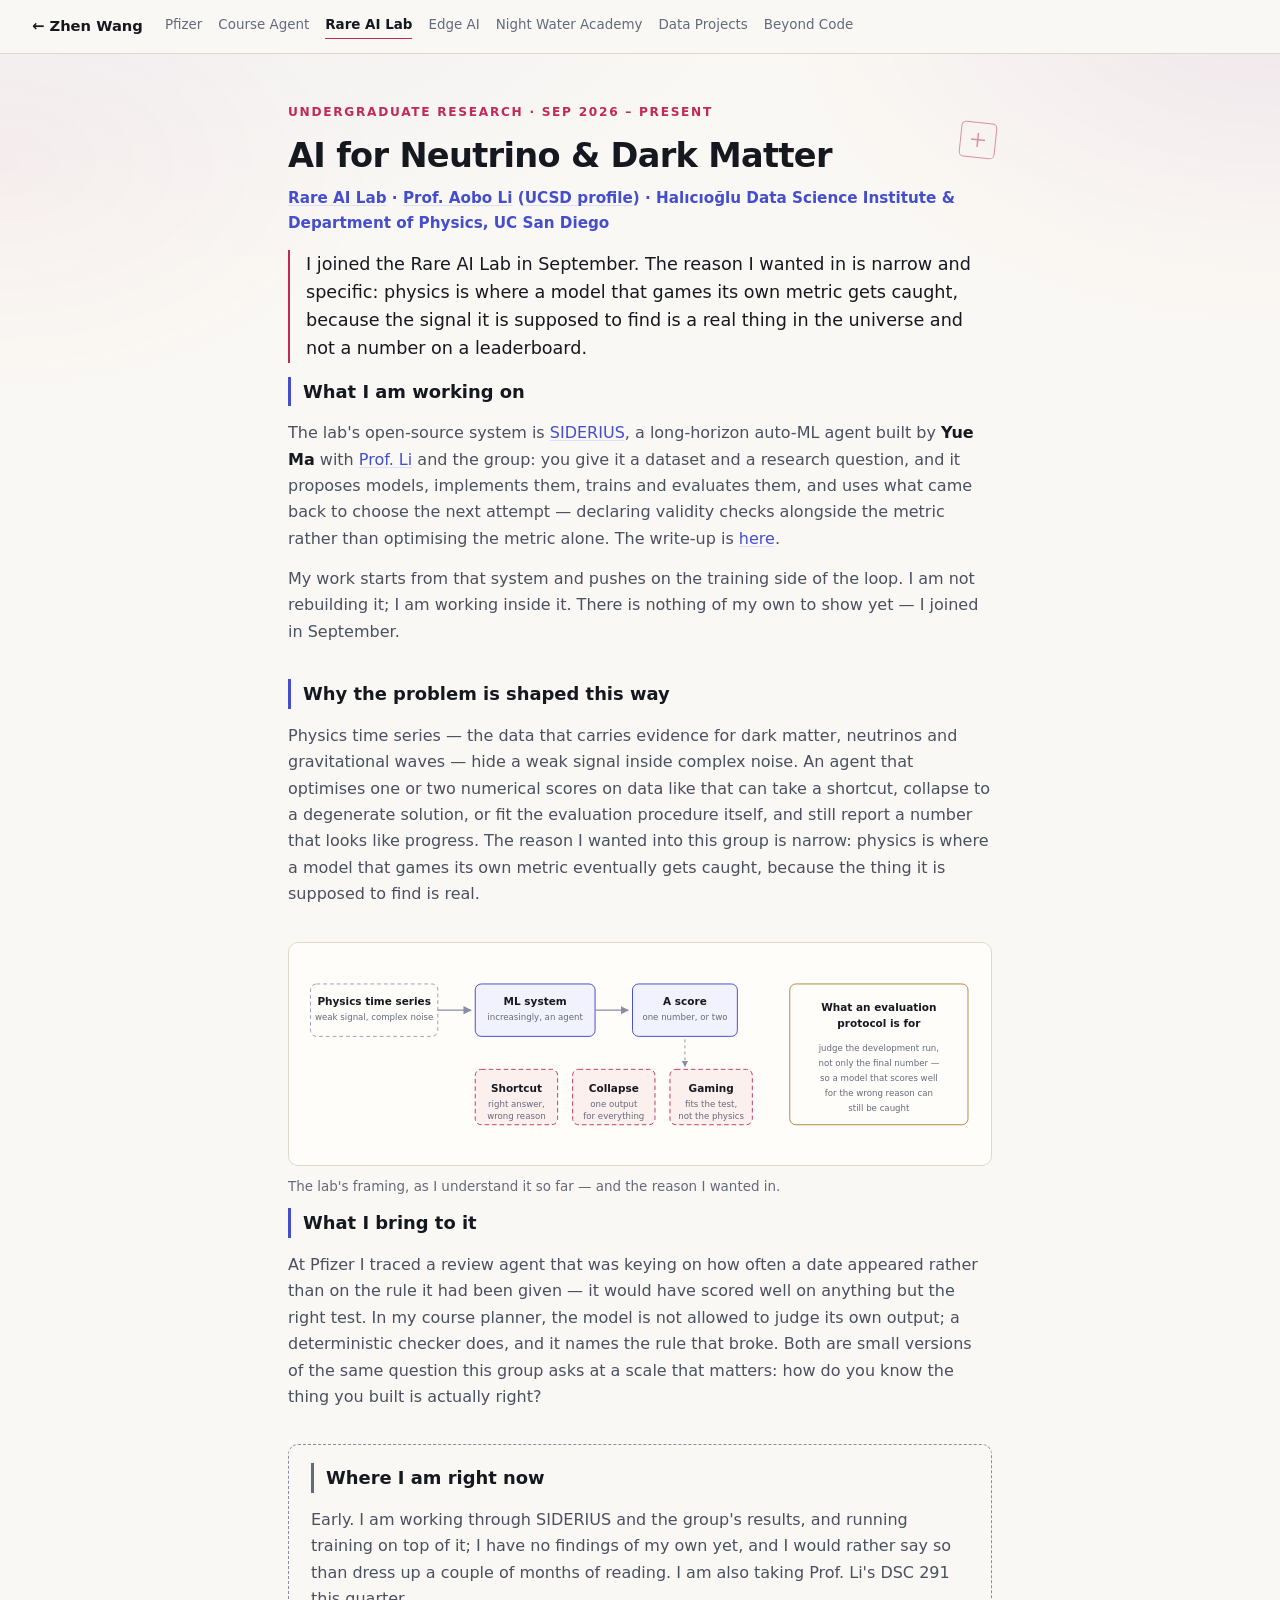
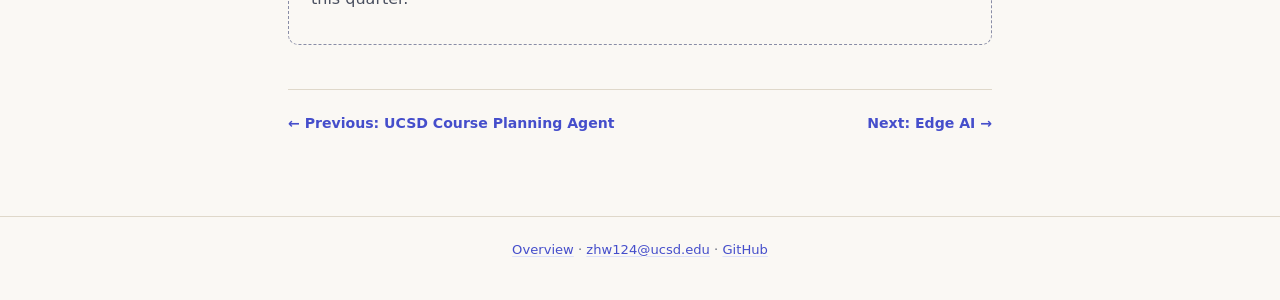
==== commit 856510e2: "Link Prof. Li's own page wherever he is named His site carries the lab, so the Rare AI Lab page, the" ====
--- a/aobo-lab.html
+++ b/aobo-lab.html
@@ -27,7 +27,10 @@
 
     <p class="eyebrow">Undergraduate research · Sep 2026 – present</p>
     <h1>AI for Neutrino &amp; Dark Matter</h1>
-    <p class="role"><a href="https://aobol.github.io/AoboLi/">Rare AI Lab</a> · Prof. Aobo Li · Halıcıoğlu Data Science Institute &amp; Department of Physics, UC San Diego</p>
+    <p class="role"><a href="https://aobol.github.io/AoboLi/">Rare AI Lab</a> ·
+       <a href="https://aobol.github.io/AoboLi/">Prof. Aobo Li</a>
+       (<a href="https://datascience.ucsd.edu/people/aobo-li">UCSD profile</a>) ·
+       Halıcıoğlu Data Science Institute &amp; Department of Physics, UC San Diego</p>
 
     <p class="lede">
         I joined the Rare AI Lab in September. The reason I wanted in is narrow and specific: physics is
@@ -39,7 +42,8 @@
         <h2>What I am working on</h2>
         <p>
             The lab's open-source system is <a href="https://github.com/yuema137/SIDERIUS">SIDERIUS</a>, a
-            long-horizon auto-ML agent built by <strong>Yue Ma</strong> with Prof. Li and the group: you give
+            long-horizon auto-ML agent built by <strong>Yue Ma</strong> with
+            <a href="https://aobol.github.io/AoboLi/">Prof. Li</a> and the group: you give
             it a dataset and a research question, and it proposes models, implements them, trains and
             evaluates them, and uses what came back to choose the next attempt — declaring validity checks
             alongside the metric rather than optimising the metric alone. The write-up is
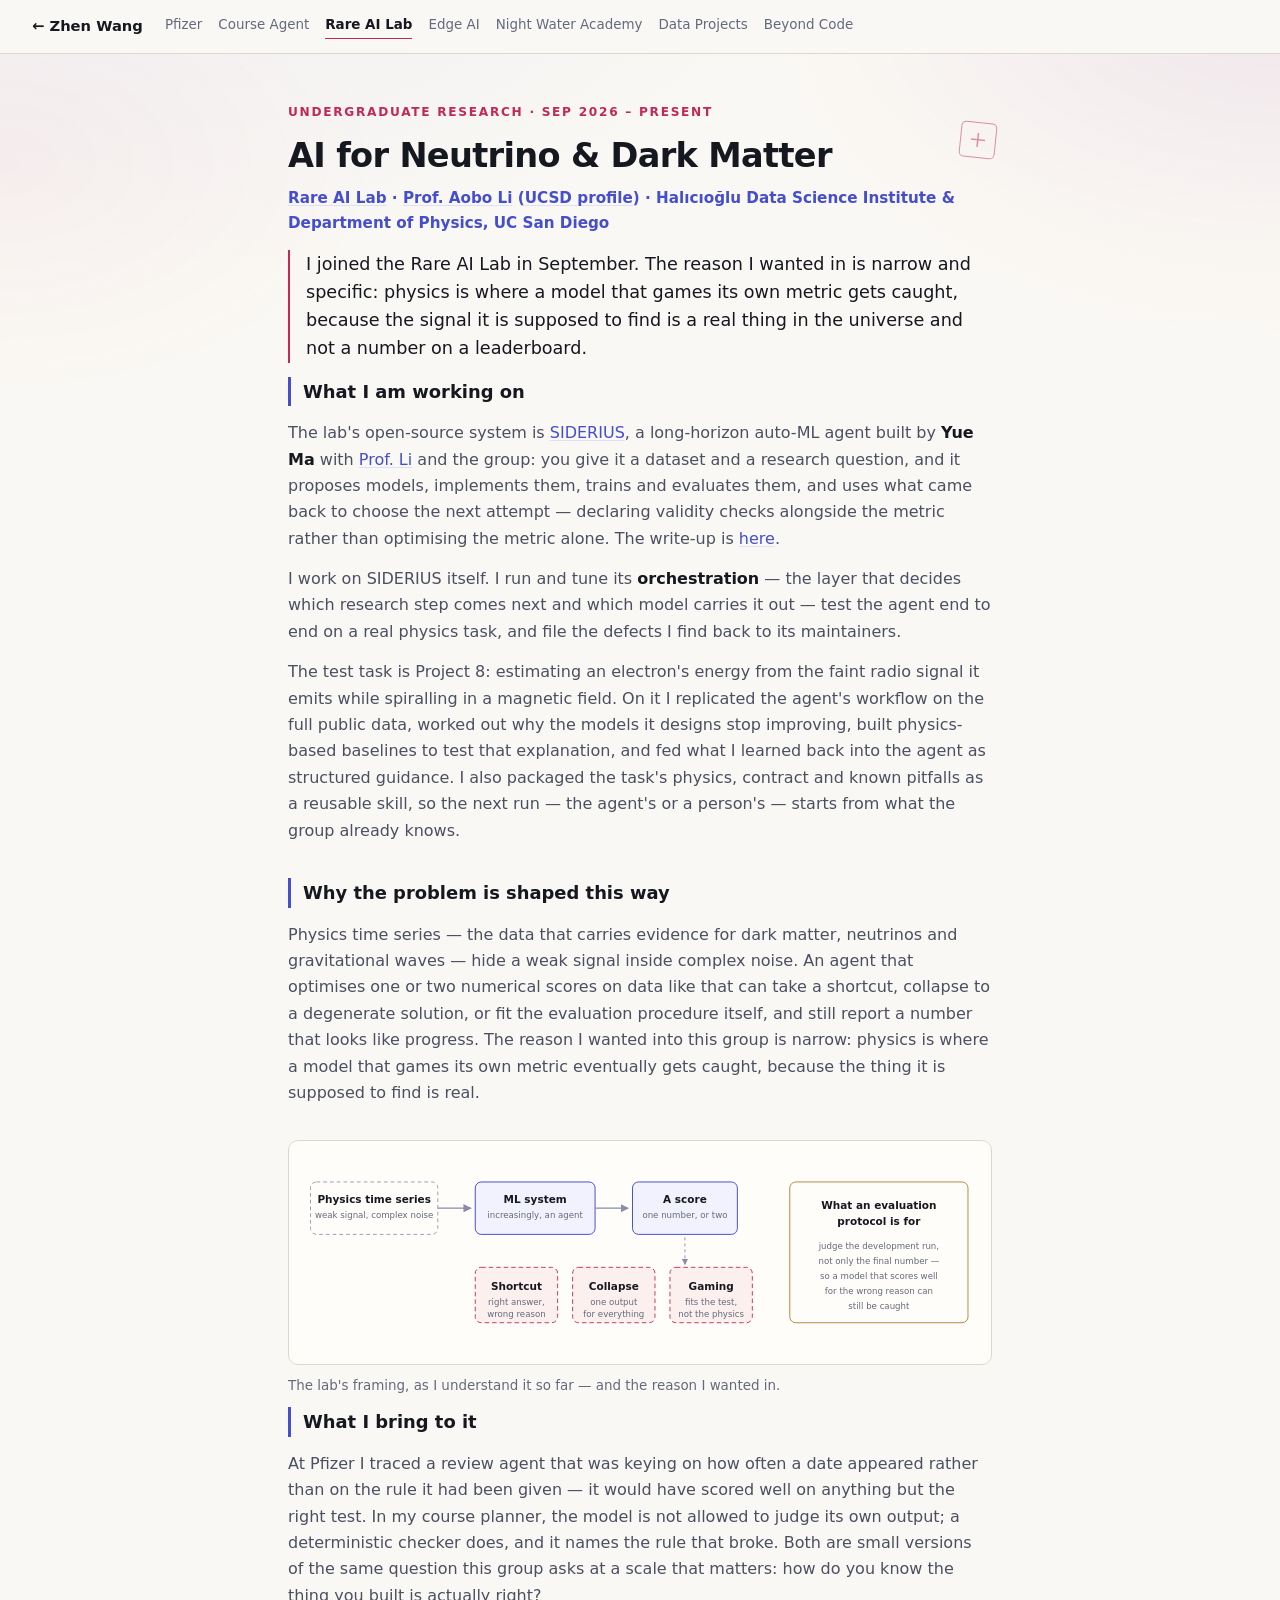
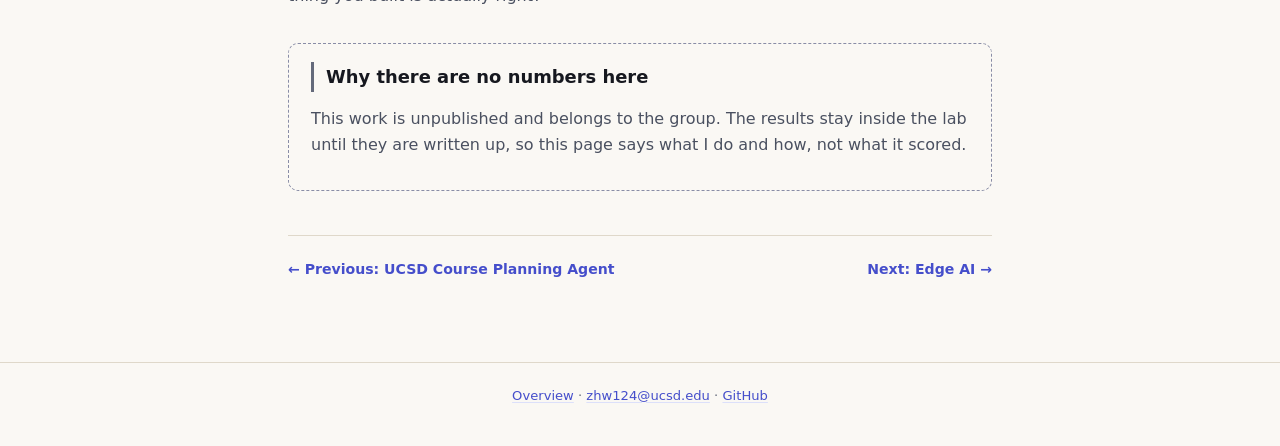
==== commit 8331c388: "Bring the site in line with the October resume The Rare AI Lab entry now says what the work is: runn" ====
--- a/aobo-lab.html
+++ b/aobo-lab.html
@@ -5,7 +5,7 @@
 <meta name="viewport" content="width=device-width, initial-scale=1.0">
 <title>Rare AI Lab — AI for Neutrino &amp; Dark Matter | Zhen Wang</title>
 <meta name="description" content="Undergraduate researcher in the Rare AI Lab (Prof. Aobo Li, HDSI &amp; Physics, UC San Diego) — machine learning for physics time series and rare-event searches.">
-<link rel="stylesheet" href="style.css?v=b577db7f">
+<link rel="stylesheet" href="style.css?v=289c6519">
 </head>
 <body class="detail" data-ink="star">
 
@@ -50,8 +50,17 @@
             <a href="https://zenodo.org/records/23071121">here</a>.
         </p>
         <p>
-            My work starts from that system and pushes on the training side of the loop. I am not rebuilding
-            it; I am working inside it. There is nothing of my own to show yet — I joined in September.
+            I work on SIDERIUS itself. I run and tune its <strong>orchestration</strong> — the layer that
+            decides which research step comes next and which model carries it out — test the agent end to end
+            on a real physics task, and file the defects I find back to its maintainers.
+        </p>
+        <p>
+            The test task is Project 8: estimating an electron's energy from the faint radio signal it emits
+            while spiralling in a magnetic field. On it I replicated the agent's workflow on the full public
+            data, worked out why the models it designs stop improving, built physics-based baselines to test
+            that explanation, and fed what I learned back into the agent as structured guidance. I also
+            packaged the task's physics, contract and known pitfalls as a reusable skill, so the next run —
+            the agent's or a person's — starts from what the group already knows.
         </p>
     </section>
 
@@ -134,11 +143,10 @@
     </section>
 
     <section class="limits">
-        <h2>Where I am right now</h2>
+        <h2>Why there are no numbers here</h2>
         <p>
-            Early. I am working through SIDERIUS and the group's results, and running training on top of
-            it; I have no findings of my own yet, and I would rather say so than dress up a couple of months of
-            reading. I am also taking Prof. Li's DSC 291 this quarter.
+            This work is unpublished and belongs to the group. The results stay inside the lab until they are
+            written up, so this page says what I do and how, not what it scored.
         </p>
     </section>
 
@@ -156,6 +164,6 @@
     <a href="https://github.com/zhenzhenfufu">GitHub</a>
 </footer>
 
-<script src="app.js?v=b577db7f" defer></script>
+<script src="app.js?v=289c6519" defer></script>
 </body>
 </html>
--- a/style.css
+++ b/style.css
@@ -1158,3 +1158,104 @@
 
 #internships .job { align-items: center; }
 #internships .job-mark { width: 60px; height: 60px; }
+
+/* --- one list for everything, filterable --------------------------------- */
+
+.filters { display: flex; flex-wrap: wrap; gap: 8px; margin: 0 0 18px; }
+.filters button {
+    border: 1px solid var(--line);
+    border-radius: 999px;
+    padding: 5px 14px;
+    background: transparent;
+    color: var(--ink-soft);
+    font: inherit;
+    font-size: 0.82rem;
+    font-weight: 600;
+    cursor: pointer;
+    transition: background 0.15s ease, color 0.15s ease, border-color 0.15s ease;
+}
+.filters button:hover { border-color: var(--iris); color: var(--iris); }
+.filters button[aria-pressed="true"] {
+    background: var(--iris);
+    border-color: var(--iris);
+    color: var(--on-accent);
+}
+
+.rows { display: grid; gap: 14px; }
+
+.row {
+    display: flex;
+    gap: 16px;
+    padding: 18px 20px;
+    border: 1px solid var(--line);
+    border-left: 3px solid var(--bar);
+    border-radius: var(--radius);
+    background: var(--card-bg);
+    color: inherit;
+    text-decoration: none;
+    transition: border-color 0.18s ease, border-left-color 0.18s ease,
+                background-color 0.18s ease, transform 0.18s ease;
+}
+.row:hover, .row:focus-visible {
+    transform: translateY(-2px);
+    border-left-color: var(--iris);
+    border-color: var(--iris-line);
+    background: var(--card-bg-alt);
+}
+.row[hidden] { display: none; }
+
+.row-current {
+    border-left-width: 4px;
+    border-left-color: var(--sakura);
+    background: linear-gradient(100deg, var(--sakura-wash), transparent 42%), var(--card-bg);
+}
+.row-current:hover, .row-current:focus-visible { border-left-color: var(--sakura); }
+.row-current .row-title { color: var(--sakura); }
+
+.row-mark {
+    flex: none;
+    width: 54px;
+    height: 54px;
+    display: grid;
+    place-items: center;
+    border: 1px solid var(--line);
+    border-radius: 9px;
+    background: var(--card-bg);
+    font-size: 0.86rem;
+    font-weight: 700;
+    letter-spacing: 0.02em;
+    color: var(--iris);
+}
+.row-mark.job-logo { background: #ffffff; padding: 7px; }
+
+.row-body { display: flex; flex-direction: column; min-width: 0; }
+.row-head { display: flex; justify-content: space-between; align-items: baseline; gap: 14px; flex-wrap: wrap; }
+.row-title { font-size: 1.08rem; font-weight: 700; color: var(--ink); }
+.row-when { font-size: 0.8rem; color: var(--muted); white-space: nowrap; }
+.row-org { margin-top: 2px; font-size: 0.88rem; font-weight: 600; color: var(--iris); }
+.row-line { margin-top: 8px; font-size: 0.92rem; color: var(--ink-soft); }
+.row-line strong { color: var(--ink); }
+
+.row-chip {
+    display: inline-block;
+    margin-right: 8px;
+    padding: 1px 8px;
+    border: 1px solid var(--iris-line);
+    border-radius: 999px;
+    background: var(--card-bg-alt);
+    color: var(--iris);
+    font-size: 0.68rem;
+    font-weight: 700;
+    letter-spacing: 0.07em;
+    text-transform: uppercase;
+}
+
+.rows-foot { margin: 14px 0 0; font-size: 0.85rem; color: var(--muted); }
+
+@media (max-width: 900px) {
+    .row { padding: 15px 16px; gap: 12px; }
+    .row-mark { width: 44px; height: 44px; font-size: 0.78rem; }
+    .row-title { font-size: 1rem; }
+}
+
+.honors { display: block; margin-top: 4px; font-size: 0.78rem; color: var(--muted); }
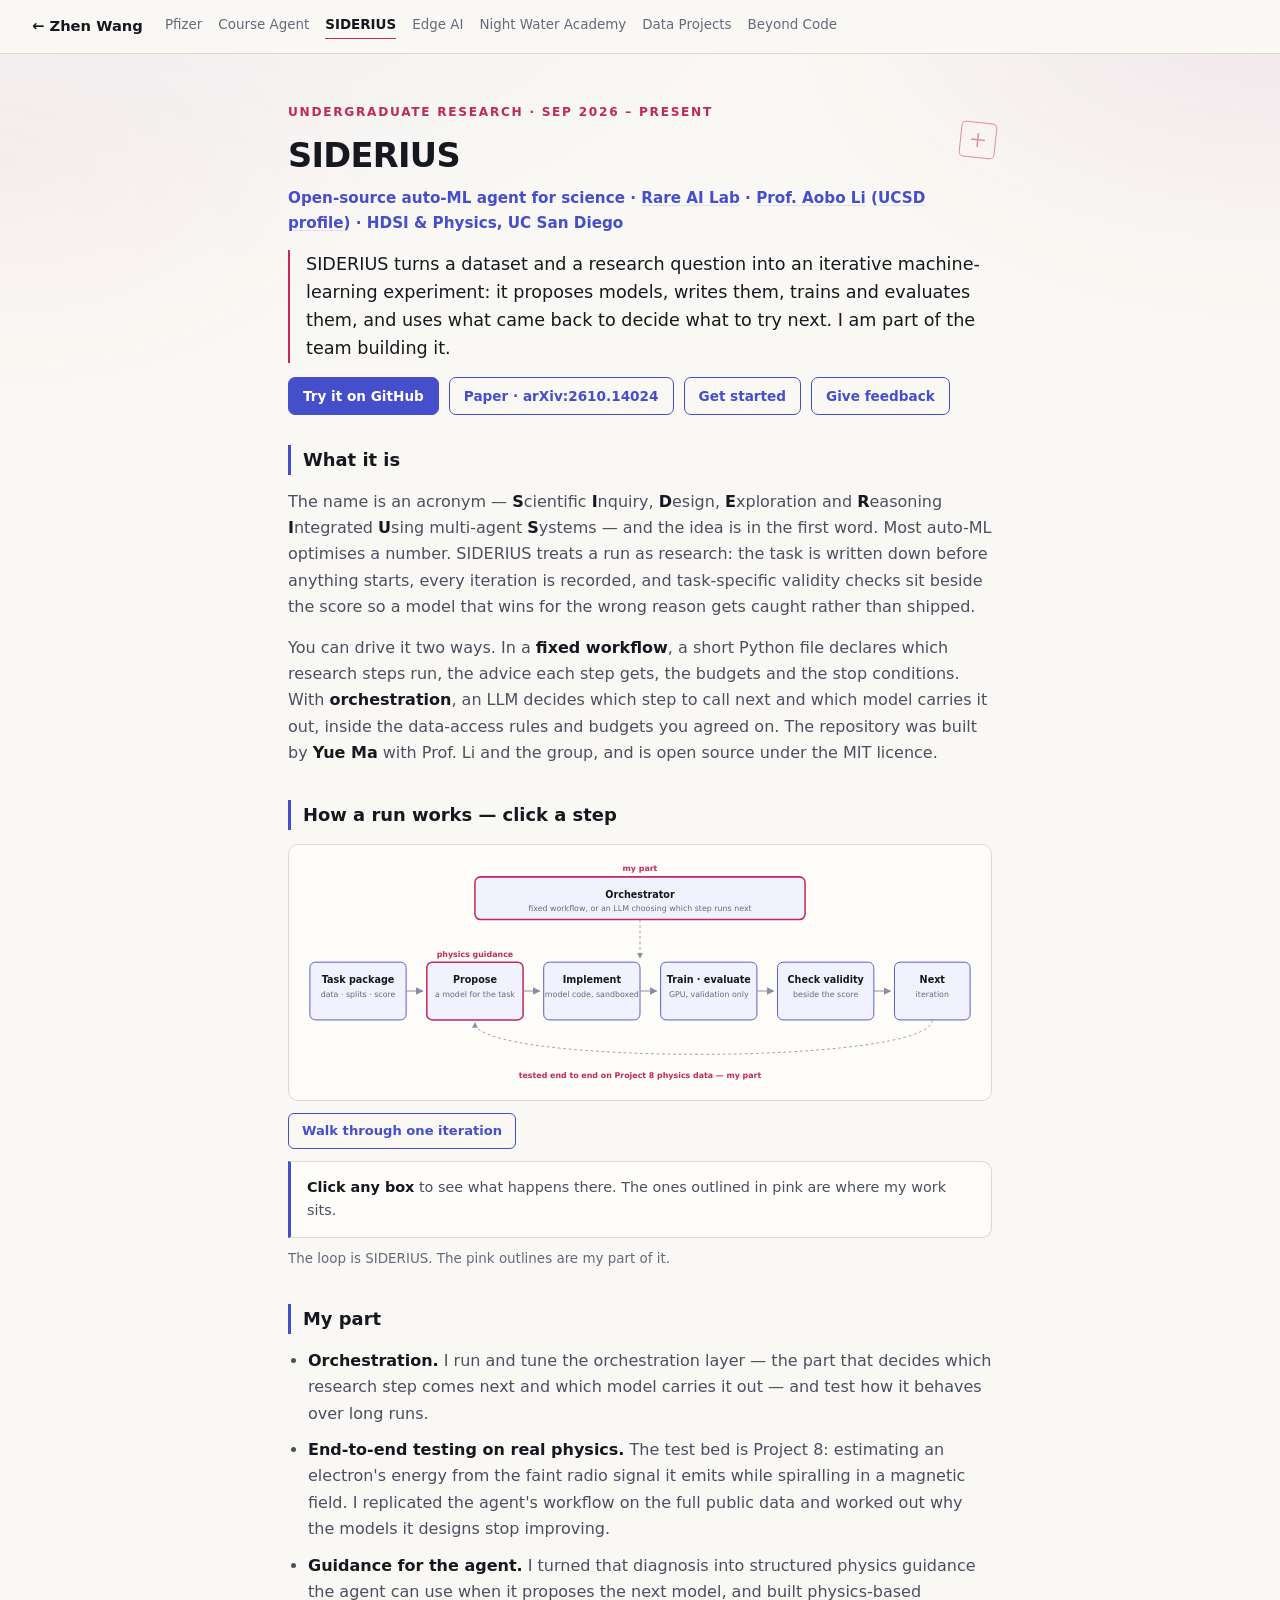
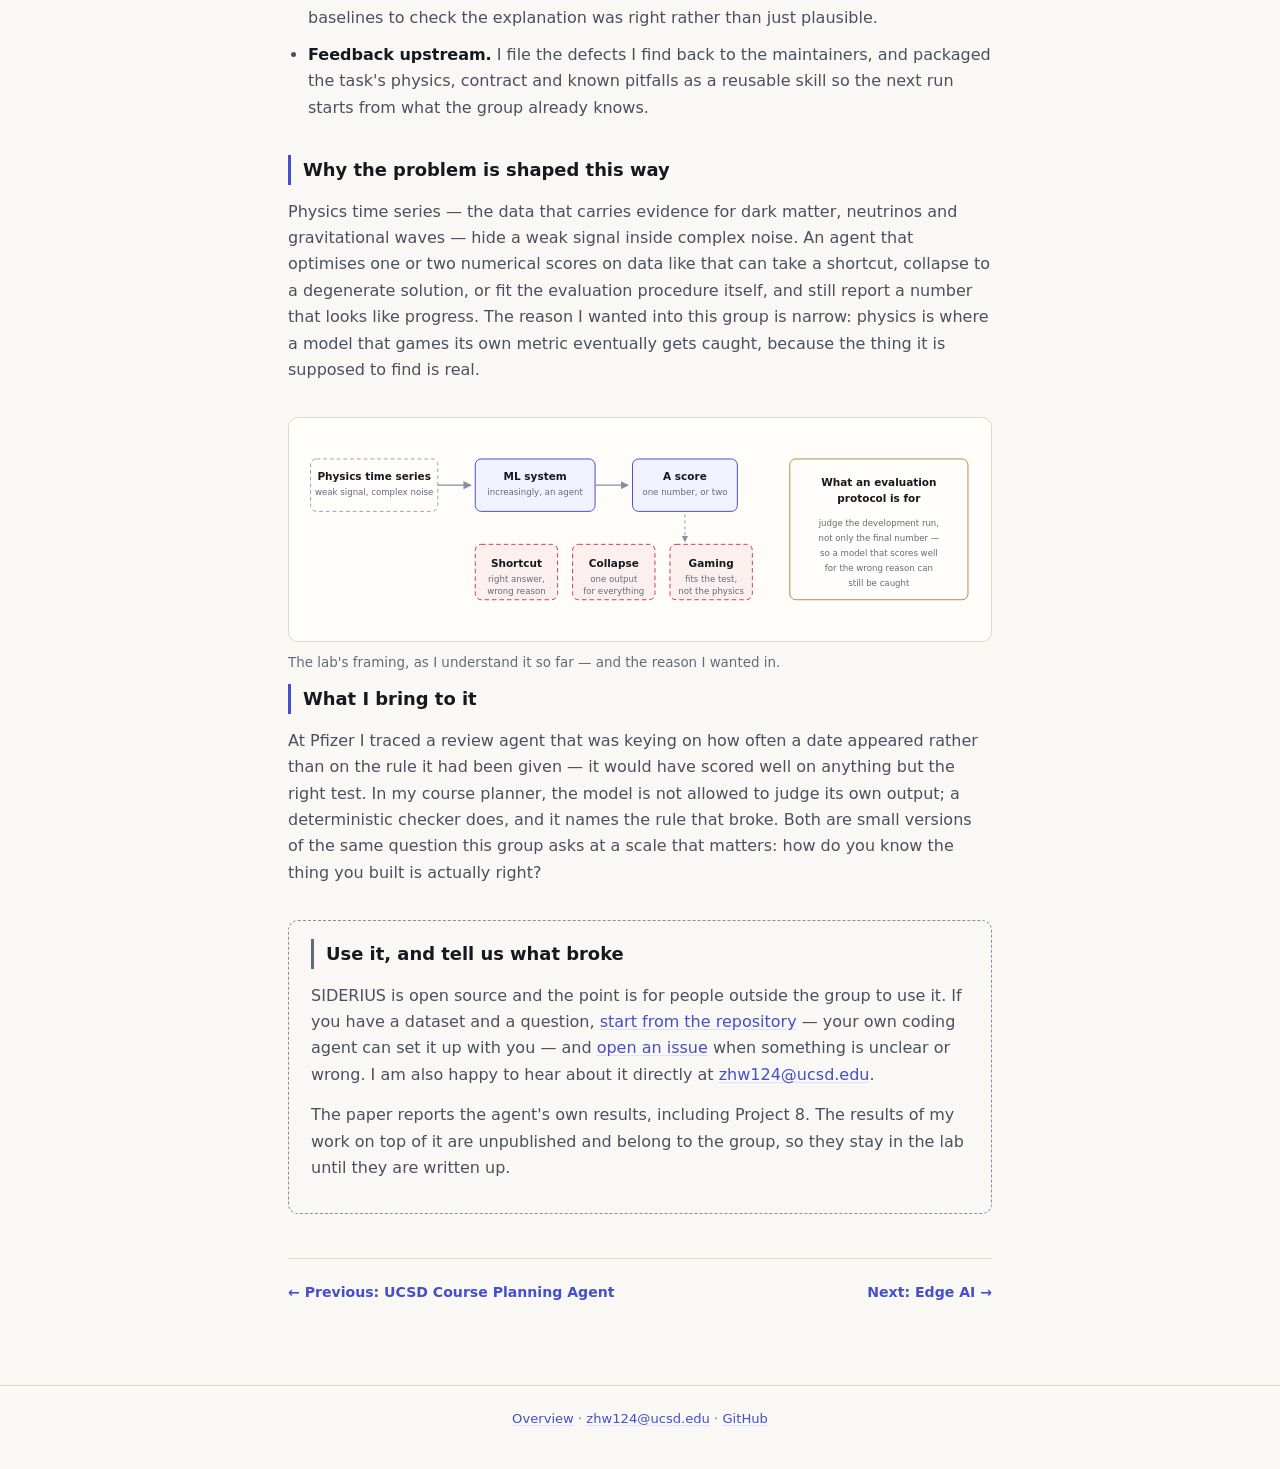
==== commit 8e561c87: "Feature SIDERIUS, and invite people to use it SIDERIUS gets a feature block straight after About: wh" ====
--- a/aobo-lab.html
+++ b/aobo-lab.html
@@ -3,9 +3,9 @@
 <head>
 <meta charset="UTF-8">
 <meta name="viewport" content="width=device-width, initial-scale=1.0">
-<title>Rare AI Lab — AI for Neutrino &amp; Dark Matter | Zhen Wang</title>
+<title>SIDERIUS — open-source auto-ML agent · Rare AI Lab | Zhen Wang</title>
 <meta name="description" content="Undergraduate researcher in the Rare AI Lab (Prof. Aobo Li, HDSI &amp; Physics, UC San Diego) — machine learning for physics time series and rare-event searches.">
-<link rel="stylesheet" href="style.css?v=289c6519">
+<link rel="stylesheet" href="style.css?v=0ce72a73">
 </head>
 <body class="detail" data-ink="star">
 
@@ -14,7 +14,7 @@
     <nav class="topnav" aria-label="Project pages">
         <a href="pfizer.html">Pfizer</a>
         <a href="course-planner.html">Course Agent</a>
-        <a href="aobo-lab.html" aria-current="page">Rare AI Lab</a>
+        <a href="aobo-lab.html" aria-current="page">SIDERIUS</a>
         <a href="edge-ai.html">Edge AI</a>
         <a href="night-water-academy.html">Night Water Academy</a>
         <a href="data-projects.html">Data Projects</a>
@@ -26,42 +26,70 @@
 <article>
 
     <p class="eyebrow">Undergraduate research · Sep 2026 – present</p>
-    <h1>AI for Neutrino &amp; Dark Matter</h1>
-    <p class="role"><a href="https://aobol.github.io/AoboLi/">Rare AI Lab</a> ·
+    <h1>SIDERIUS</h1>
+    <p class="role">Open-source auto-ML agent for science ·
+       <a href="https://aobol.github.io/AoboLi/">Rare AI Lab</a> ·
        <a href="https://aobol.github.io/AoboLi/">Prof. Aobo Li</a>
        (<a href="https://datascience.ucsd.edu/people/aobo-li">UCSD profile</a>) ·
-       Halıcıoğlu Data Science Institute &amp; Department of Physics, UC San Diego</p>
+       HDSI &amp; Physics, UC San Diego</p>
 
     <p class="lede">
-        I joined the Rare AI Lab in September. The reason I wanted in is narrow and specific: physics is
-        where a model that games its own metric gets caught, because the signal it is supposed to find is
-        a real thing in the universe and not a number on a leaderboard.
+        SIDERIUS turns a dataset and a research question into an iterative machine-learning experiment:
+        it proposes models, writes them, trains and evaluates them, and uses what came back to decide what
+        to try next. I am part of the team building it.
     </p>
 
-    <section>
-        <h2>What I am working on</h2>
-        <p>
-            The lab's open-source system is <a href="https://github.com/yuema137/SIDERIUS">SIDERIUS</a>, a
-            long-horizon auto-ML agent built by <strong>Yue Ma</strong> with
-            <a href="https://aobol.github.io/AoboLi/">Prof. Li</a> and the group: you give
-            it a dataset and a research question, and it proposes models, implements them, trains and
-            evaluates them, and uses what came back to choose the next attempt — declaring validity checks
-            alongside the metric rather than optimising the metric alone. The write-up is
-            <a href="https://zenodo.org/records/23071121">here</a>.
-        </p>
-        <p>
-            I work on SIDERIUS itself. I run and tune its <strong>orchestration</strong> — the layer that
-            decides which research step comes next and which model carries it out — test the agent end to end
-            on a real physics task, and file the defects I find back to its maintainers.
-        </p>
-        <p>
-            The test task is Project 8: estimating an electron's energy from the faint radio signal it emits
-            while spiralling in a magnetic field. On it I replicated the agent's workflow on the full public
-            data, worked out why the models it designs stop improving, built physics-based baselines to test
-            that explanation, and fed what I learned back into the agent as structured guidance. I also
-            packaged the task's physics, contract and known pitfalls as a reusable skill, so the next run —
-            the agent's or a person's — starts from what the group already knows.
-        </p>
+    <div class="feature-links page-links">
+        <a class="primary" href="https://github.com/yuema137/SIDERIUS">Try it on GitHub</a>
+        <a href="https://arxiv.org/abs/2610.14024">Paper · arXiv:2610.14024</a>
+        <a href="https://github.com/yuema137/SIDERIUS#start-with-your-coding-agent">Get started</a>
+        <a href="https://github.com/yuema137/SIDERIUS/issues">Give feedback</a>
+    </div>
+
+    <section>
+        <h2>What it is</h2>
+        <p>
+            The name is an acronym — <strong>S</strong>cientific <strong>I</strong>nquiry,
+            <strong>D</strong>esign, <strong>E</strong>xploration and <strong>R</strong>easoning
+            <strong>I</strong>ntegrated <strong>U</strong>sing multi-agent <strong>S</strong>ystems — and the
+            idea is in the first word. Most auto-ML optimises a number. SIDERIUS treats a run as research: the
+            task is written down before anything starts, every iteration is recorded, and task-specific
+            validity checks sit beside the score so a model that wins for the wrong reason gets caught rather
+            than shipped.
+        </p>
+        <p>
+            You can drive it two ways. In a <strong>fixed workflow</strong>, a short Python file declares
+            which research steps run, the advice each step gets, the budgets and the stop conditions. With
+            <strong>orchestration</strong>, an LLM decides which step to call next and which model carries it
+            out, inside the data-access rules and budgets you agreed on. The repository was built by
+            <strong>Yue Ma</strong> with Prof. Li and the group, and is open source under the MIT licence.
+        </p>
+    </section>
+
+    <section id="loop">
+        <h2>How a run works — click a step</h2>
+        <figure class="diagram" data-steps>
+            <div class="diagram-scroll">
+                <svg viewBox="0 0 980 330" role="img" aria-labelledby="sid-t sid-d" xmlns="http://www.w3.org/2000/svg"><title id="sid-t">How a SIDERIUS run works, and where my part sits</title><desc id="sid-d">A task package defines data access, splits, the score and health checks. Each iteration proposes a model, implements it, trains and evaluates it, checks validity beside the score, and feeds the result into the next iteration. Above the loop, an orchestrator — or a fixed workflow — decides which step runs next. My work is on the orchestration layer and on testing the whole loop against Project 8 physics data.</desc><defs><marker id="ah" viewBox="0 0 8 8" refX="7" refY="4" markerWidth="7" markerHeight="7" orient="auto-start-reverse"><path d="M0 0 L8 4 L0 8 z" class="d-head"/></marker></defs><g class="d-stage d-mine" data-copy="<b>Orchestration — my part.</b> SIDERIUS can run a fixed workflow, or hand control to an LLM orchestrator that decides which research step to call next and which model carries it out. I run and tune that layer, test it end to end, and file what breaks back to the maintainers."><rect x="250" y="26" width="480" height="62" rx="8"/><text x="490" y="56">Orchestrator</text><text class="d-sub" x="490" y="76">fixed workflow, or an LLM choosing which step runs next</text></g><text class="d-sub d-mine-tag" x="490" y="18">my part</text><g class="d-stage" data-copy="<b>Task package.</b> Before anything runs, the task is written down: how data may be accessed, how it is split, what the model takes in and puts out, the main score, and the health checks that must hold. The agent never gets to redefine the test."><rect x="10" y="150" width="140" height="84" rx="8"/><text x="80" y="180">Task package</text><text class="d-sub" x="80" y="200">data · splits · score</text></g><g class="d-stage d-mine" data-copy="<b>Propose.</b> A model is proposed for the task, informed by what earlier iterations measured. On Project 8 this is where the physics guidance I wrote goes in: what the signal encodes, and what a model must not throw away."><rect x="180" y="150" width="140" height="84" rx="8"/><text x="250" y="180">Propose</text><text class="d-sub" x="250" y="200">a model for the task</text></g><text class="d-sub d-mine-tag" x="250" y="142">physics guidance</text><g class="d-stage" data-copy="<b>Implement.</b> The proposal becomes real model code, written by the agent inside a sandbox."><rect x="350" y="150" width="140" height="84" rx="8"/><text x="420" y="180">Implement</text><text class="d-sub" x="420" y="200">model code, sandboxed</text></g><g class="d-stage" data-copy="<b>Train &amp; evaluate.</b> The code is trained and scored on a GPU under the budgets set in the workflow — on the validation data only, so the held-out test never leaks into the search."><rect x="520" y="150" width="140" height="84" rx="8"/><text x="590" y="180">Train · evaluate</text><text class="d-sub" x="590" y="200">GPU, validation only</text></g><g class="d-stage" data-copy="<b>Check validity.</b> Task-specific checks run beside the score. A high number that came from a shortcut, a collapsed model or an artefact of the data is exactly what this step exists to catch."><rect x="690" y="150" width="140" height="84" rx="8"/><text x="760" y="180">Check validity</text><text class="d-sub" x="760" y="200">beside the score</text></g><g class="d-stage" data-copy="<b>Next iteration.</b> What was measured steers the next proposal, and every iteration is recorded — the code, the scores, the checks — so the run can be paused, resumed with new advice, or audited afterwards."><rect x="860" y="150" width="110" height="84" rx="8"/><text x="915" y="180">Next</text><text class="d-sub" x="915" y="200">iteration</text></g><g class="d-arrow"><path marker-end="url(#ah)" d="M150 192 L174 192"/><path marker-end="url(#ah)" d="M320 192 L344 192"/><path marker-end="url(#ah)" d="M490 192 L514 192"/><path marker-end="url(#ah)" d="M660 192 L684 192"/><path marker-end="url(#ah)" d="M830 192 L854 192"/></g><g class="d-arrow d-dash"><path marker-end="url(#ah)" d="M915 234 C915 300 250 300 250 238"/><path marker-end="url(#ah)" d="M490 88 L490 144"/></g><text class="d-sub d-mine-tag" x="490" y="318">tested end to end on Project 8 physics data — my part</text></svg>
+            </div>
+            <div class="diagram-ctl">
+                <button type="button" data-walk-steps>Walk through one iteration</button>
+            </div>
+            <div class="stage-panel" data-steps-panel aria-live="polite">
+                <b>Click any box</b> to see what happens there. The ones outlined in pink are where my work sits.
+            </div>
+            <figcaption>The loop is SIDERIUS. The pink outlines are my part of it.</figcaption>
+        </figure>
+    </section>
+
+    <section>
+        <h2>My part</h2>
+        <ul>
+            <li><strong>Orchestration.</strong> I run and tune the orchestration layer — the part that decides which research step comes next and which model carries it out — and test how it behaves over long runs.</li>
+            <li><strong>End-to-end testing on real physics.</strong> The test bed is Project 8: estimating an electron's energy from the faint radio signal it emits while spiralling in a magnetic field. I replicated the agent's workflow on the full public data and worked out why the models it designs stop improving.</li>
+            <li><strong>Guidance for the agent.</strong> I turned that diagnosis into structured physics guidance the agent can use when it proposes the next model, and built physics-based baselines to check the explanation was right rather than just plausible.</li>
+            <li><strong>Feedback upstream.</strong> I file the defects I find back to the maintainers, and packaged the task's physics, contract and known pitfalls as a reusable skill so the next run starts from what the group already knows.</li>
+        </ul>
     </section>
 
     <section>
@@ -143,10 +171,18 @@
     </section>
 
     <section class="limits">
-        <h2>Why there are no numbers here</h2>
-        <p>
-            This work is unpublished and belongs to the group. The results stay inside the lab until they are
-            written up, so this page says what I do and how, not what it scored.
+        <h2>Use it, and tell us what broke</h2>
+        <p>
+            SIDERIUS is open source and the point is for people outside the group to use it. If you have a
+            dataset and a question, <a href="https://github.com/yuema137/SIDERIUS">start from the
+            repository</a> — your own coding agent can set it up with you — and
+            <a href="https://github.com/yuema137/SIDERIUS/issues">open an issue</a> when something is unclear
+            or wrong. I am also happy to hear about it directly at
+            <a href="mailto:zhw124@ucsd.edu">zhw124@ucsd.edu</a>.
+        </p>
+        <p>
+            The paper reports the agent's own results, including Project 8. The results of my work on top of it
+            are unpublished and belong to the group, so they stay in the lab until they are written up.
         </p>
     </section>
 
@@ -164,6 +200,6 @@
     <a href="https://github.com/zhenzhenfufu">GitHub</a>
 </footer>
 
-<script src="app.js?v=289c6519" defer></script>
+<script src="app.js?v=0ce72a73" defer></script>
 </body>
 </html>
--- a/style.css
+++ b/style.css
@@ -1259,3 +1259,59 @@
 }
 
 .honors { display: block; margin-top: 4px; font-size: 0.78rem; color: var(--muted); }
+
+/* --- the SIDERIUS feature on the overview -------------------------------- */
+
+.feature {
+    position: relative;
+    margin: 0 0 46px;
+    padding: 24px 26px;
+    border: 1px solid var(--line);
+    border-left: 4px solid var(--sakura);
+    border-radius: var(--radius);
+    background: linear-gradient(110deg, var(--sakura-wash), transparent 55%), var(--card-bg);
+}
+.feature-eyebrow {
+    margin: 0 0 6px;
+    font-size: 0.72rem;
+    font-weight: 700;
+    letter-spacing: 0.14em;
+    text-transform: uppercase;
+    color: var(--sakura);
+}
+.feature h2 {
+    margin: 0 0 4px;
+    padding: 0;
+    font-size: 1.5rem;
+    letter-spacing: -0.01em;
+    text-transform: none;
+}
+.feature h2::after { display: none; }
+.feature-sub { margin: 0 0 14px; font-size: 0.95rem; font-weight: 600; color: var(--iris); }
+.feature p { margin: 0 0 12px; font-size: 0.97rem; }
+.feature-roles { display: flex; flex-wrap: wrap; gap: 8px; margin: 4px 0 16px; padding: 0; list-style: none; }
+.feature-roles li {
+    padding: 4px 11px;
+    border: 1px solid var(--iris-line);
+    border-radius: 999px;
+    background: var(--card-bg);
+    font-size: 0.8rem;
+    font-weight: 600;
+    color: var(--ink);
+}
+.feature-links { display: flex; flex-wrap: wrap; gap: 10px; }
+.feature-links a {
+    padding: 7px 14px;
+    border: 1px solid var(--iris);
+    border-radius: 7px;
+    font-size: 0.85rem;
+    font-weight: 600;
+    text-decoration: none;
+}
+.feature-links a.primary { background: var(--iris); color: var(--on-accent); }
+.feature-links a:hover { background: var(--iris-deep); border-color: var(--iris-deep); color: var(--on-accent); }
+
+/* where my part sits in the loop diagram */
+.d-mine rect { stroke: var(--sakura) !important; stroke-width: 2.2 !important; }
+.d-mine-tag { fill: var(--sakura) !important; font-weight: 700 !important; }
+.page-links { margin: 0 0 30px; }
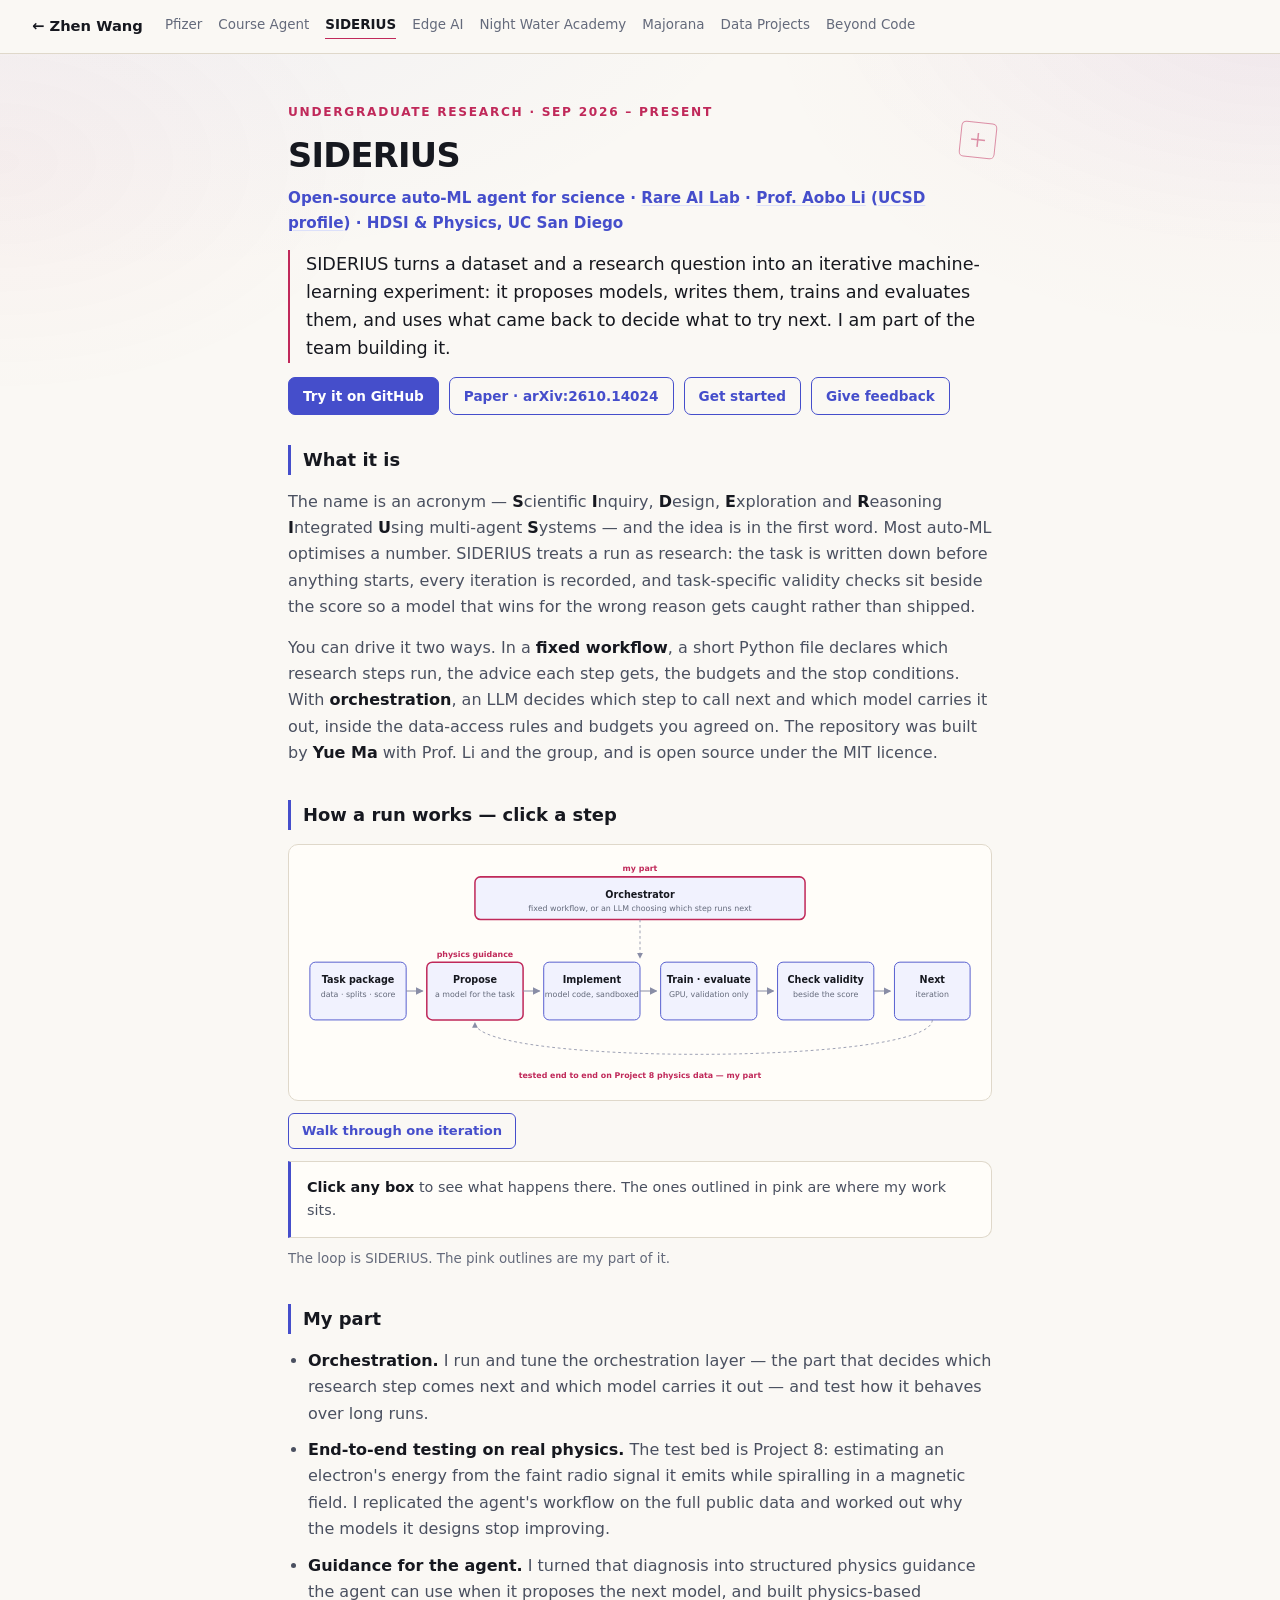
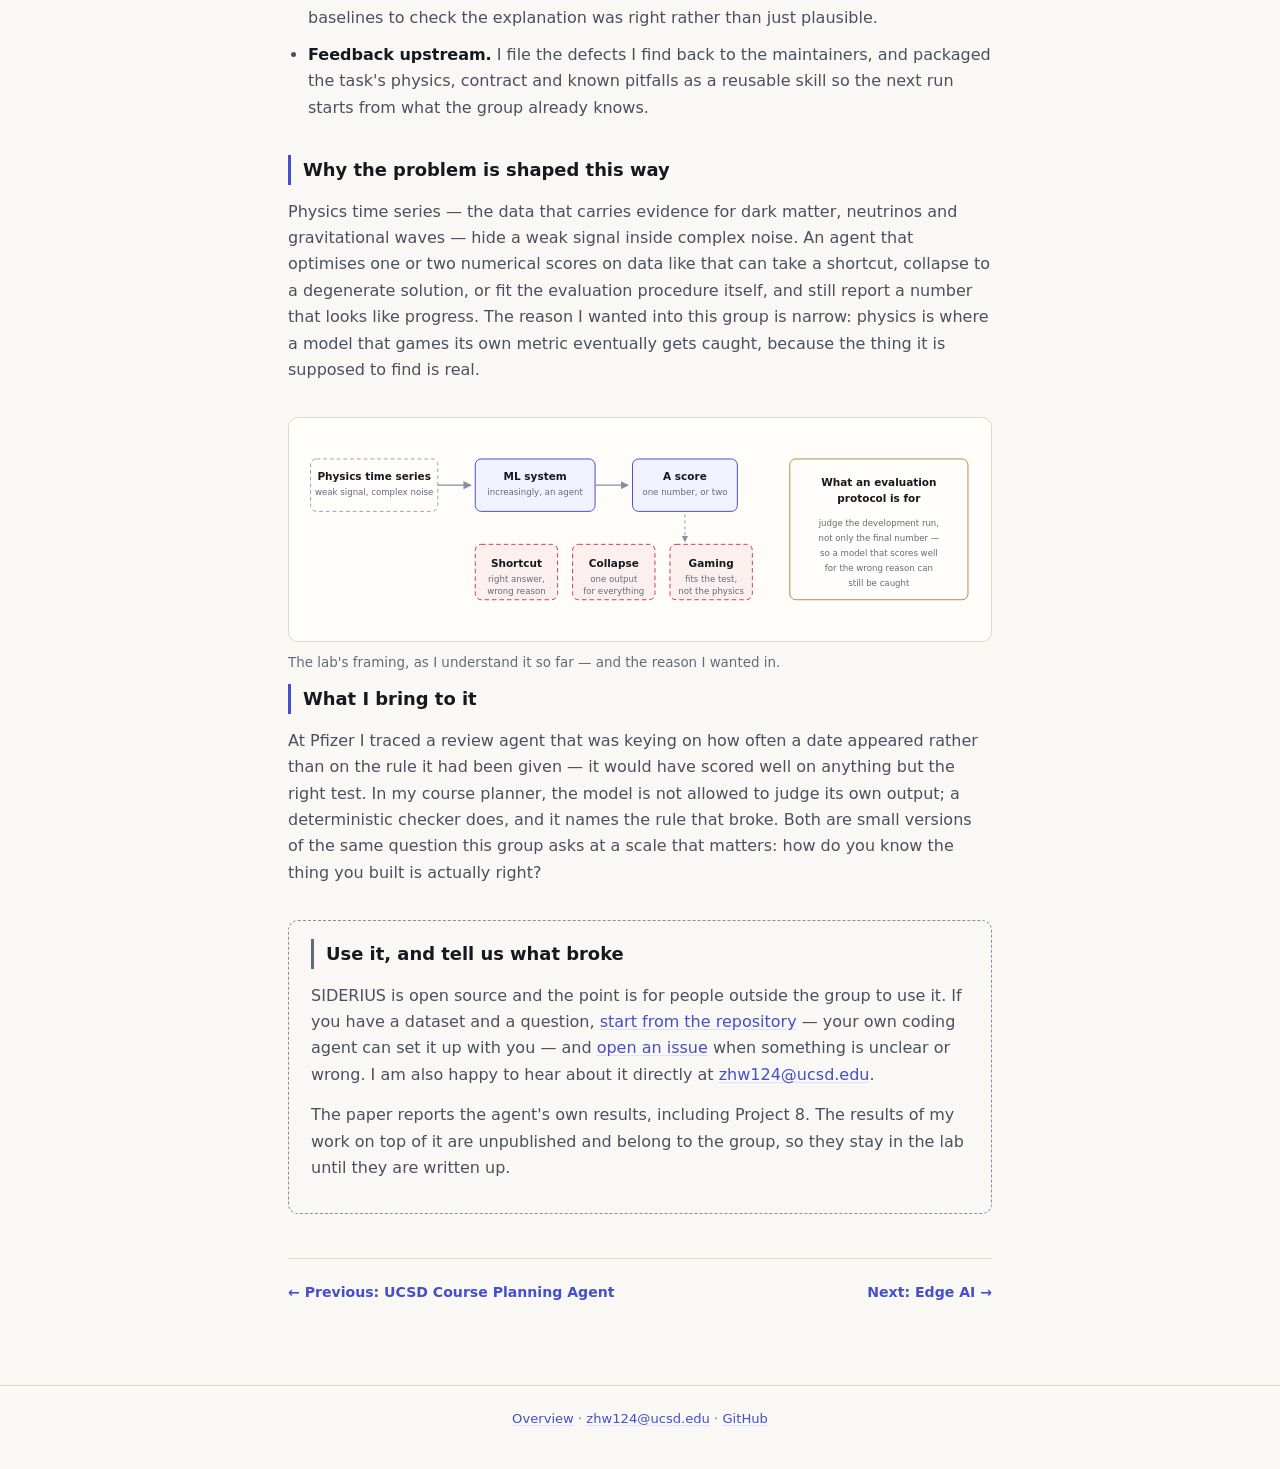
==== commit a4391995: "Add the Majorana waveform classifier as a project page A page for the DSC 40A final project: telling" ====
--- a/aobo-lab.html
+++ b/aobo-lab.html
@@ -5,7 +5,7 @@
 <meta name="viewport" content="width=device-width, initial-scale=1.0">
 <title>SIDERIUS — open-source auto-ML agent · Rare AI Lab | Zhen Wang</title>
 <meta name="description" content="Undergraduate researcher in the Rare AI Lab (Prof. Aobo Li, HDSI &amp; Physics, UC San Diego) — machine learning for physics time series and rare-event searches.">
-<link rel="stylesheet" href="style.css?v=0ce72a73">
+<link rel="stylesheet" href="style.css?v=cd5aa7eb">
 </head>
 <body class="detail" data-ink="star">
 
@@ -17,6 +17,7 @@
         <a href="aobo-lab.html" aria-current="page">SIDERIUS</a>
         <a href="edge-ai.html">Edge AI</a>
         <a href="night-water-academy.html">Night Water Academy</a>
+        <a href="majorana.html">Majorana</a>
         <a href="data-projects.html">Data Projects</a>
         <a href="beyond-code.html">Beyond Code</a>
     </nav>
@@ -200,6 +201,6 @@
     <a href="https://github.com/zhenzhenfufu">GitHub</a>
 </footer>
 
-<script src="app.js?v=0ce72a73" defer></script>
+<script src="app.js?v=cd5aa7eb" defer></script>
 </body>
 </html>
--- a/style.css
+++ b/style.css
@@ -1315,3 +1315,14 @@
 .d-mine rect { stroke: var(--sakura) !important; stroke-width: 2.2 !important; }
 .d-mine-tag { fill: var(--sakura) !important; font-weight: 700 !important; }
 .page-links { margin: 0 0 30px; }
+
+/* --- schematic waveform demo -------------------------------------------- */
+
+.wave-ctl { margin: 0 0 10px; }
+.wave-axes path { fill: none; stroke: var(--line); stroke-width: 1; }
+.wave-label { font-size: 12px !important; font-weight: 600 !important; fill: var(--muted) !important; text-anchor: start !important; }
+.wave-right { text-anchor: end !important; }
+.wave-set { opacity: 0; transition: opacity 0.35s ease; }
+.wave-set.is-on { opacity: 1; }
+.wave-line { fill: none; stroke: var(--iris); stroke-width: 2.4; stroke-linejoin: round; }
+.wave-der { fill: none; stroke: var(--sakura); stroke-width: 2.2; stroke-linejoin: round; }
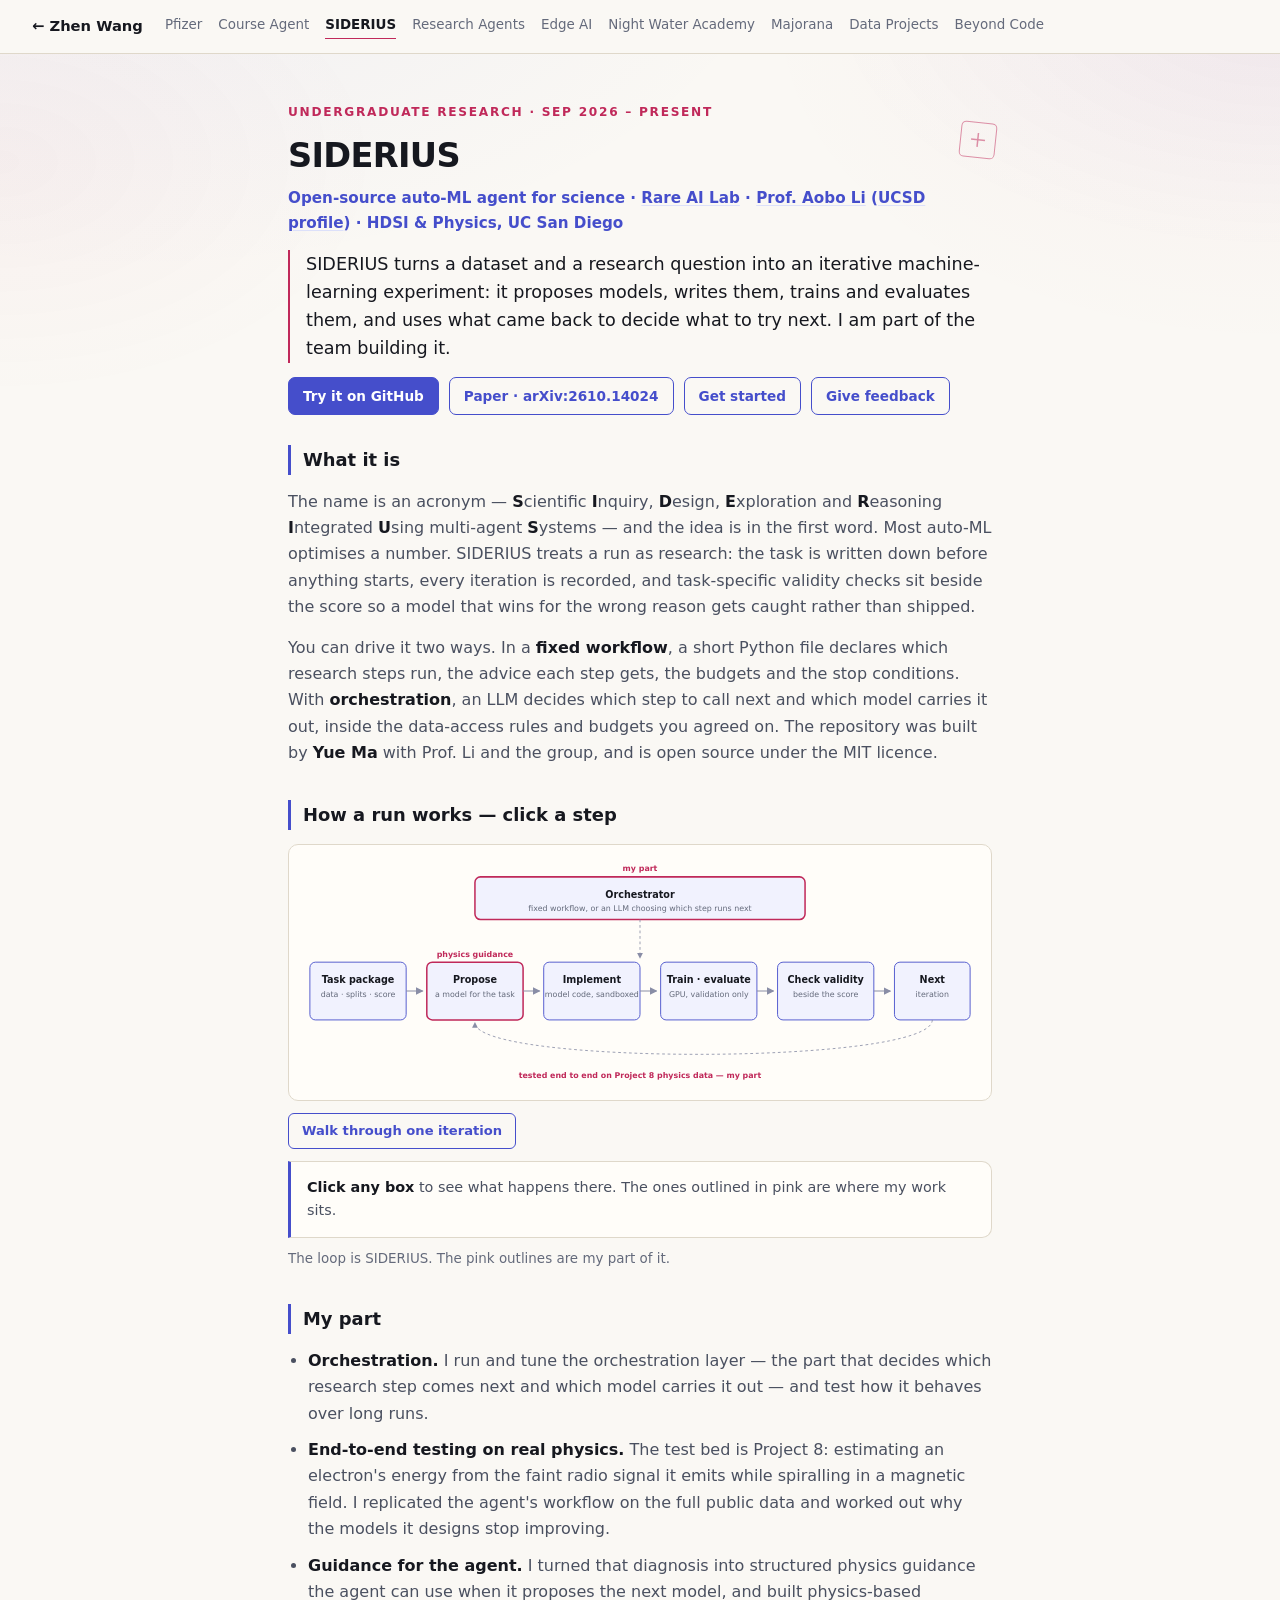
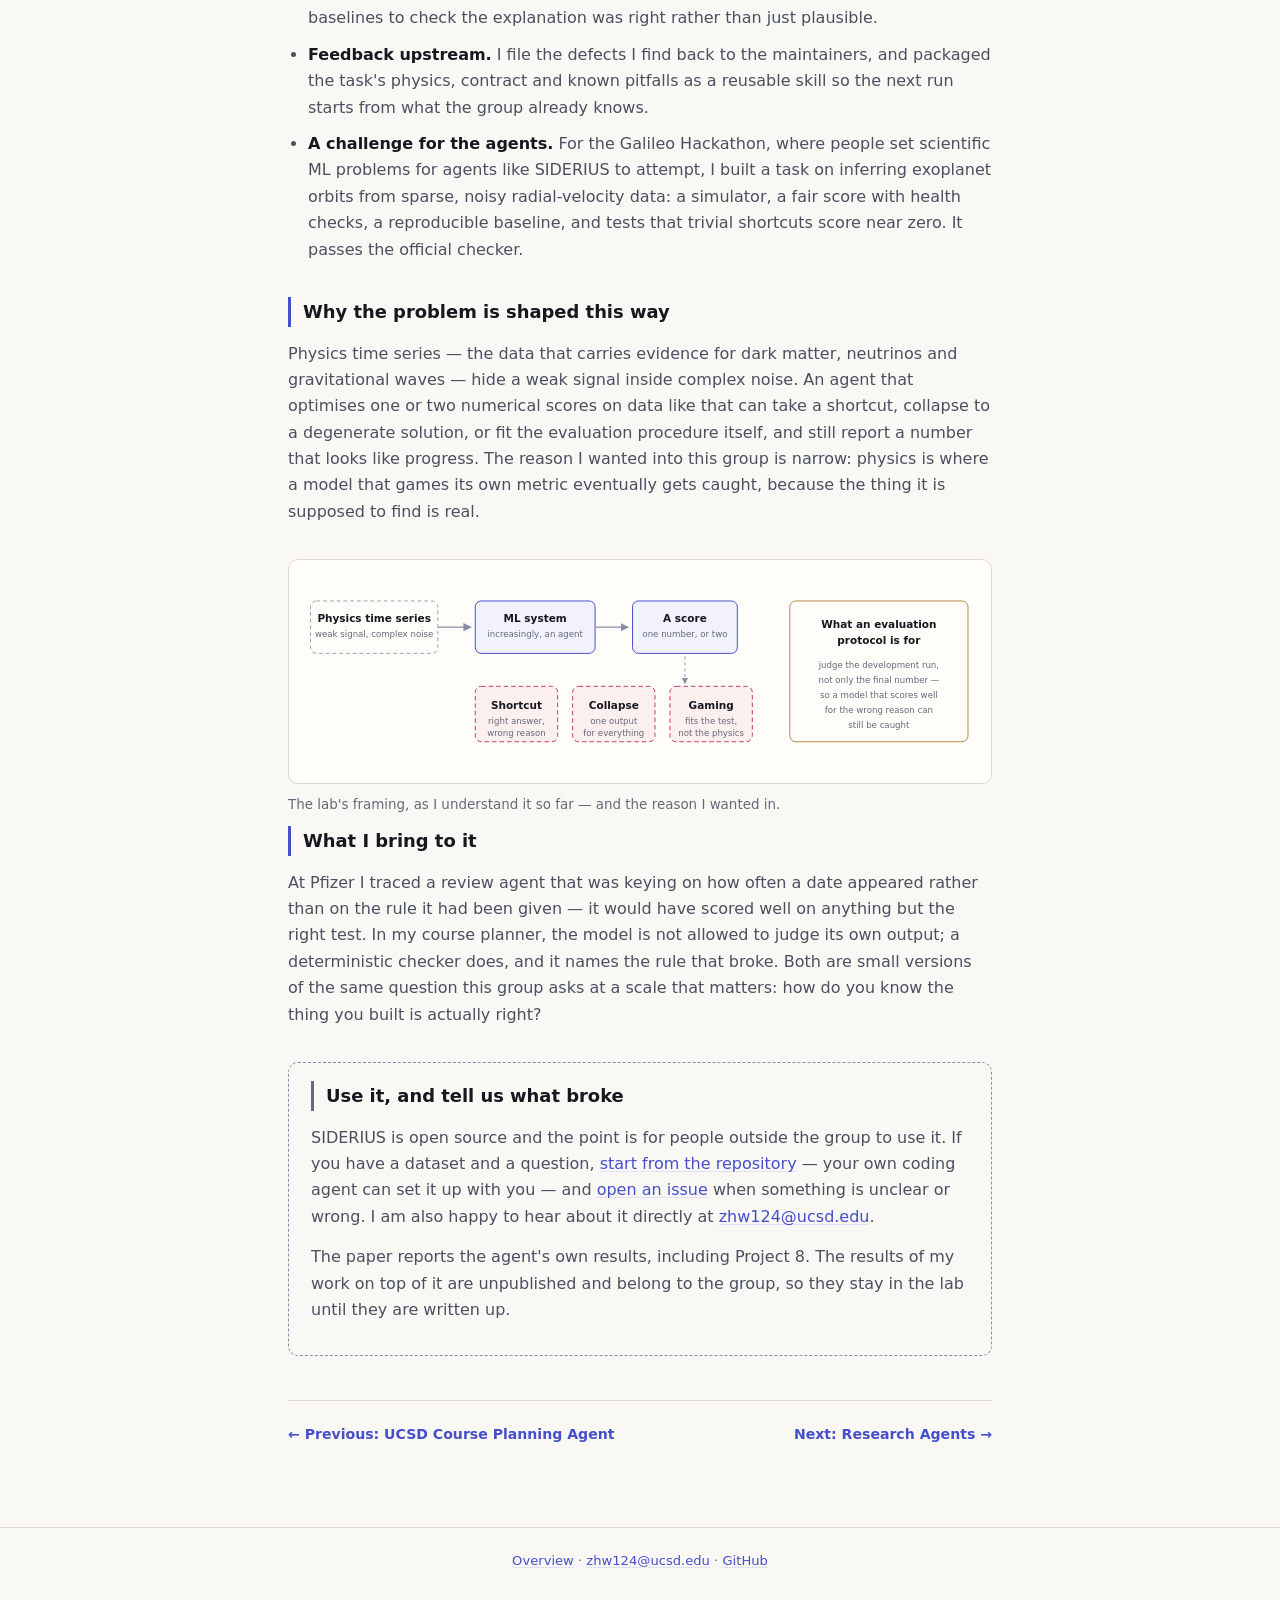
==== commit b5cfe8b3: "Add Research Agents page and link it across the site New page on research with Dr. Zhen Wang (FIRE-B" ====
--- a/aobo-lab.html
+++ b/aobo-lab.html
@@ -15,6 +15,7 @@
         <a href="pfizer.html">Pfizer</a>
         <a href="course-planner.html">Course Agent</a>
         <a href="aobo-lab.html" aria-current="page">SIDERIUS</a>
+        <a href="research-agents.html">Research Agents</a>
         <a href="edge-ai.html">Edge AI</a>
         <a href="night-water-academy.html">Night Water Academy</a>
         <a href="majorana.html">Majorana</a>
@@ -90,6 +91,7 @@
             <li><strong>End-to-end testing on real physics.</strong> The test bed is Project 8: estimating an electron's energy from the faint radio signal it emits while spiralling in a magnetic field. I replicated the agent's workflow on the full public data and worked out why the models it designs stop improving.</li>
             <li><strong>Guidance for the agent.</strong> I turned that diagnosis into structured physics guidance the agent can use when it proposes the next model, and built physics-based baselines to check the explanation was right rather than just plausible.</li>
             <li><strong>Feedback upstream.</strong> I file the defects I find back to the maintainers, and packaged the task's physics, contract and known pitfalls as a reusable skill so the next run starts from what the group already knows.</li>
+            <li><strong>A challenge for the agents.</strong> For the Galileo Hackathon, where people set scientific ML problems for agents like SIDERIUS to attempt, I built a task on inferring exoplanet orbits from sparse, noisy radial-velocity data: a simulator, a fair score with health checks, a reproducible baseline, and tests that trivial shortcuts score near zero. It passes the official checker.</li>
         </ul>
     </section>
 
@@ -191,7 +193,7 @@
 
 <nav class="pager" aria-label="More pages">
     <a class="pager-prev" href="course-planner.html"><span aria-hidden="true">←</span> Previous: UCSD Course Planning Agent</a>
-    <a class="pager-next" href="edge-ai.html">Next: Edge AI <span aria-hidden="true">→</span></a>
+    <a class="pager-next" href="research-agents.html">Next: Research Agents <span aria-hidden="true">→</span></a>
 </nav>
 </main>
 
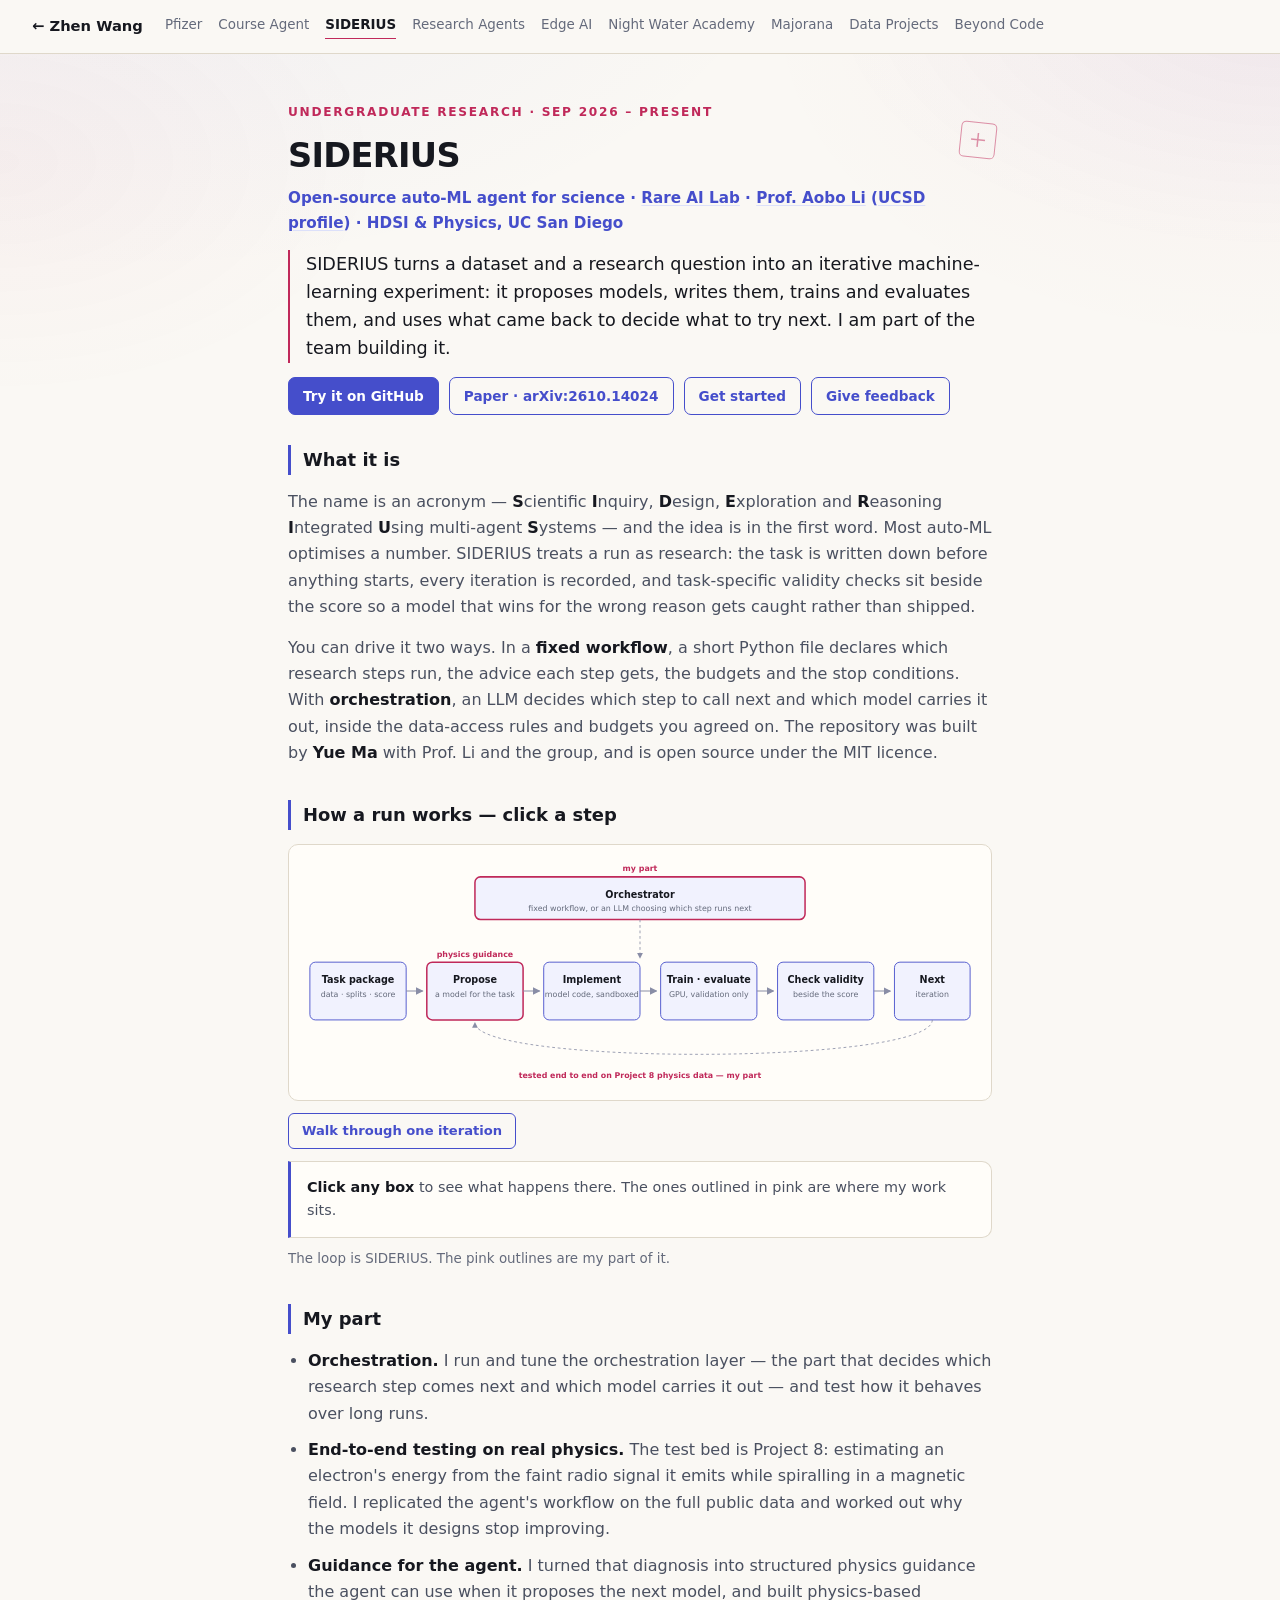
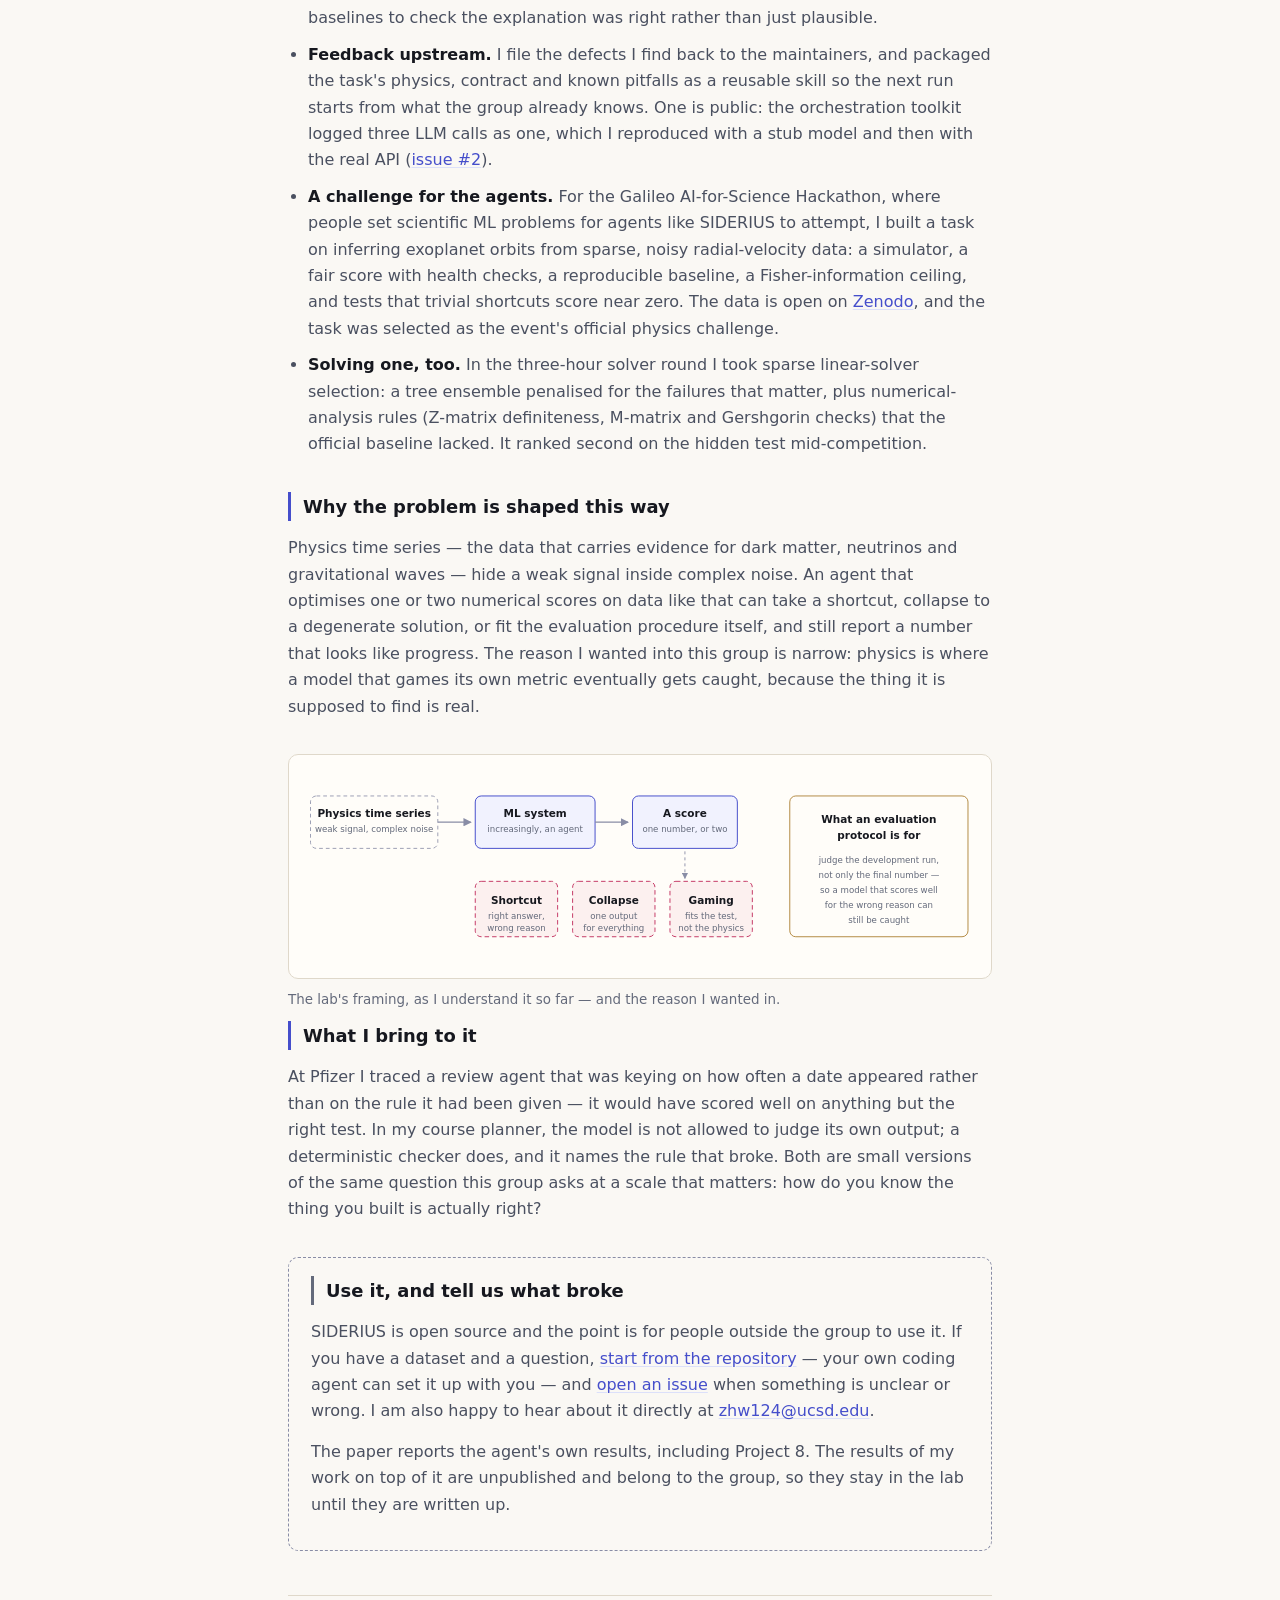
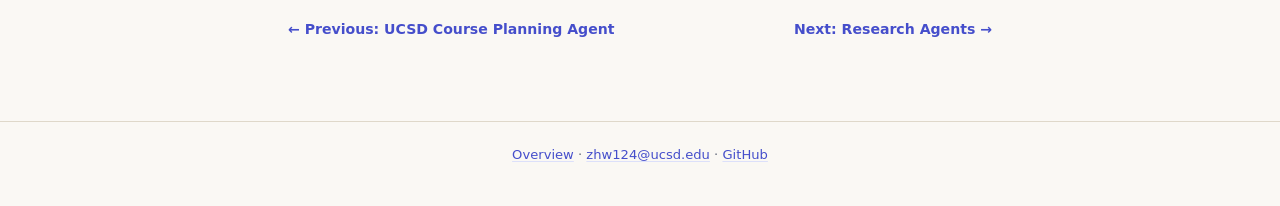
==== commit 8911e961: "Update SIDERIUS page with hackathon results and public issue Links the public token-accounting issue" ====
--- a/aobo-lab.html
+++ b/aobo-lab.html
@@ -90,8 +90,9 @@
             <li><strong>Orchestration.</strong> I run and tune the orchestration layer — the part that decides which research step comes next and which model carries it out — and test how it behaves over long runs.</li>
             <li><strong>End-to-end testing on real physics.</strong> The test bed is Project 8: estimating an electron's energy from the faint radio signal it emits while spiralling in a magnetic field. I replicated the agent's workflow on the full public data and worked out why the models it designs stop improving.</li>
             <li><strong>Guidance for the agent.</strong> I turned that diagnosis into structured physics guidance the agent can use when it proposes the next model, and built physics-based baselines to check the explanation was right rather than just plausible.</li>
-            <li><strong>Feedback upstream.</strong> I file the defects I find back to the maintainers, and packaged the task's physics, contract and known pitfalls as a reusable skill so the next run starts from what the group already knows.</li>
-            <li><strong>A challenge for the agents.</strong> For the Galileo Hackathon, where people set scientific ML problems for agents like SIDERIUS to attempt, I built a task on inferring exoplanet orbits from sparse, noisy radial-velocity data: a simulator, a fair score with health checks, a reproducible baseline, and tests that trivial shortcuts score near zero. It passes the official checker.</li>
+            <li><strong>Feedback upstream.</strong> I file the defects I find back to the maintainers, and packaged the task's physics, contract and known pitfalls as a reusable skill so the next run starts from what the group already knows. One is public: the orchestration toolkit logged three LLM calls as one, which I reproduced with a stub model and then with the real API (<a href="https://github.com/yuema137/SIDERIUS/issues/2">issue #2</a>).</li>
+            <li><strong>A challenge for the agents.</strong> For the Galileo AI-for-Science Hackathon, where people set scientific ML problems for agents like SIDERIUS to attempt, I built a task on inferring exoplanet orbits from sparse, noisy radial-velocity data: a simulator, a fair score with health checks, a reproducible baseline, a Fisher-information ceiling, and tests that trivial shortcuts score near zero. The data is open on <a href="https://doi.org/10.5281/zenodo.24361910">Zenodo</a>, and the task was selected as the event's official physics challenge.</li>
+            <li><strong>Solving one, too.</strong> In the three-hour solver round I took sparse linear-solver selection: a tree ensemble penalised for the failures that matter, plus numerical-analysis rules (Z-matrix definiteness, M-matrix and Gershgorin checks) that the official baseline lacked. It ranked second on the hidden test mid-competition.</li>
         </ul>
     </section>
 
